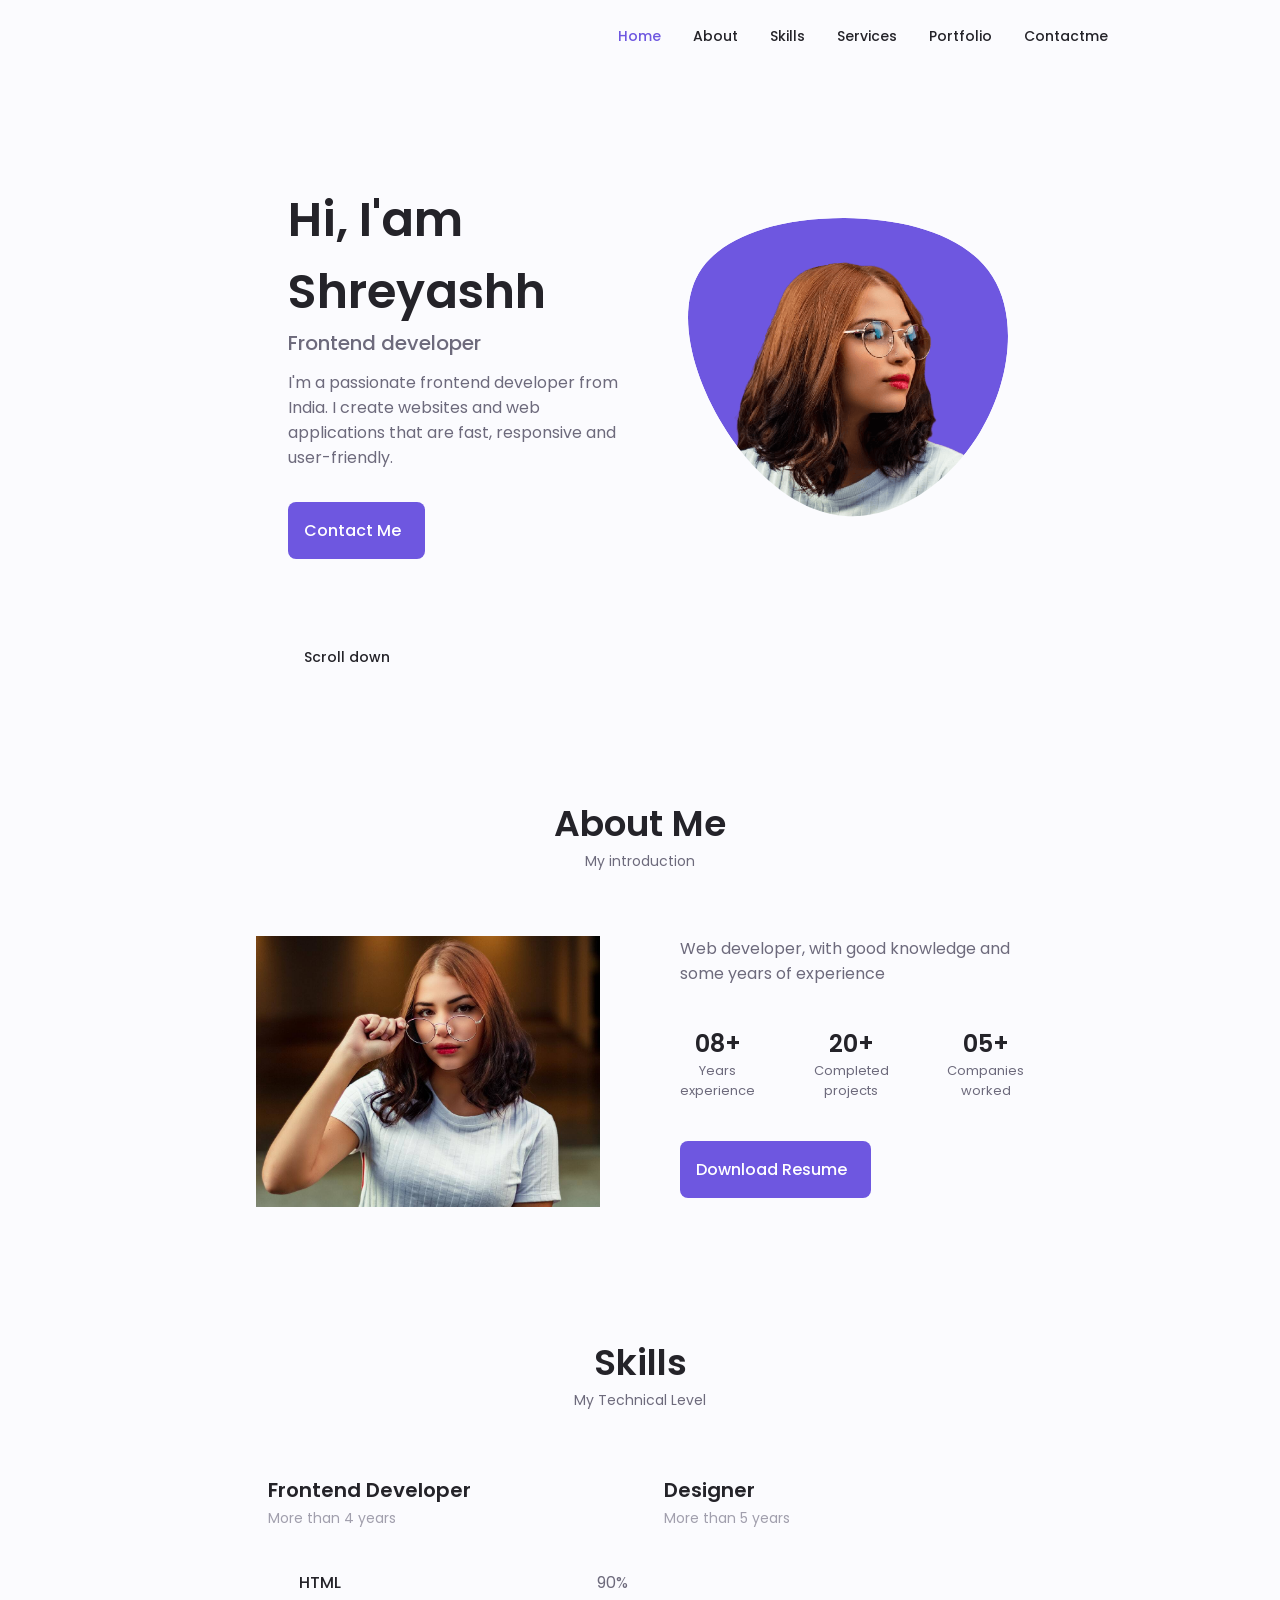
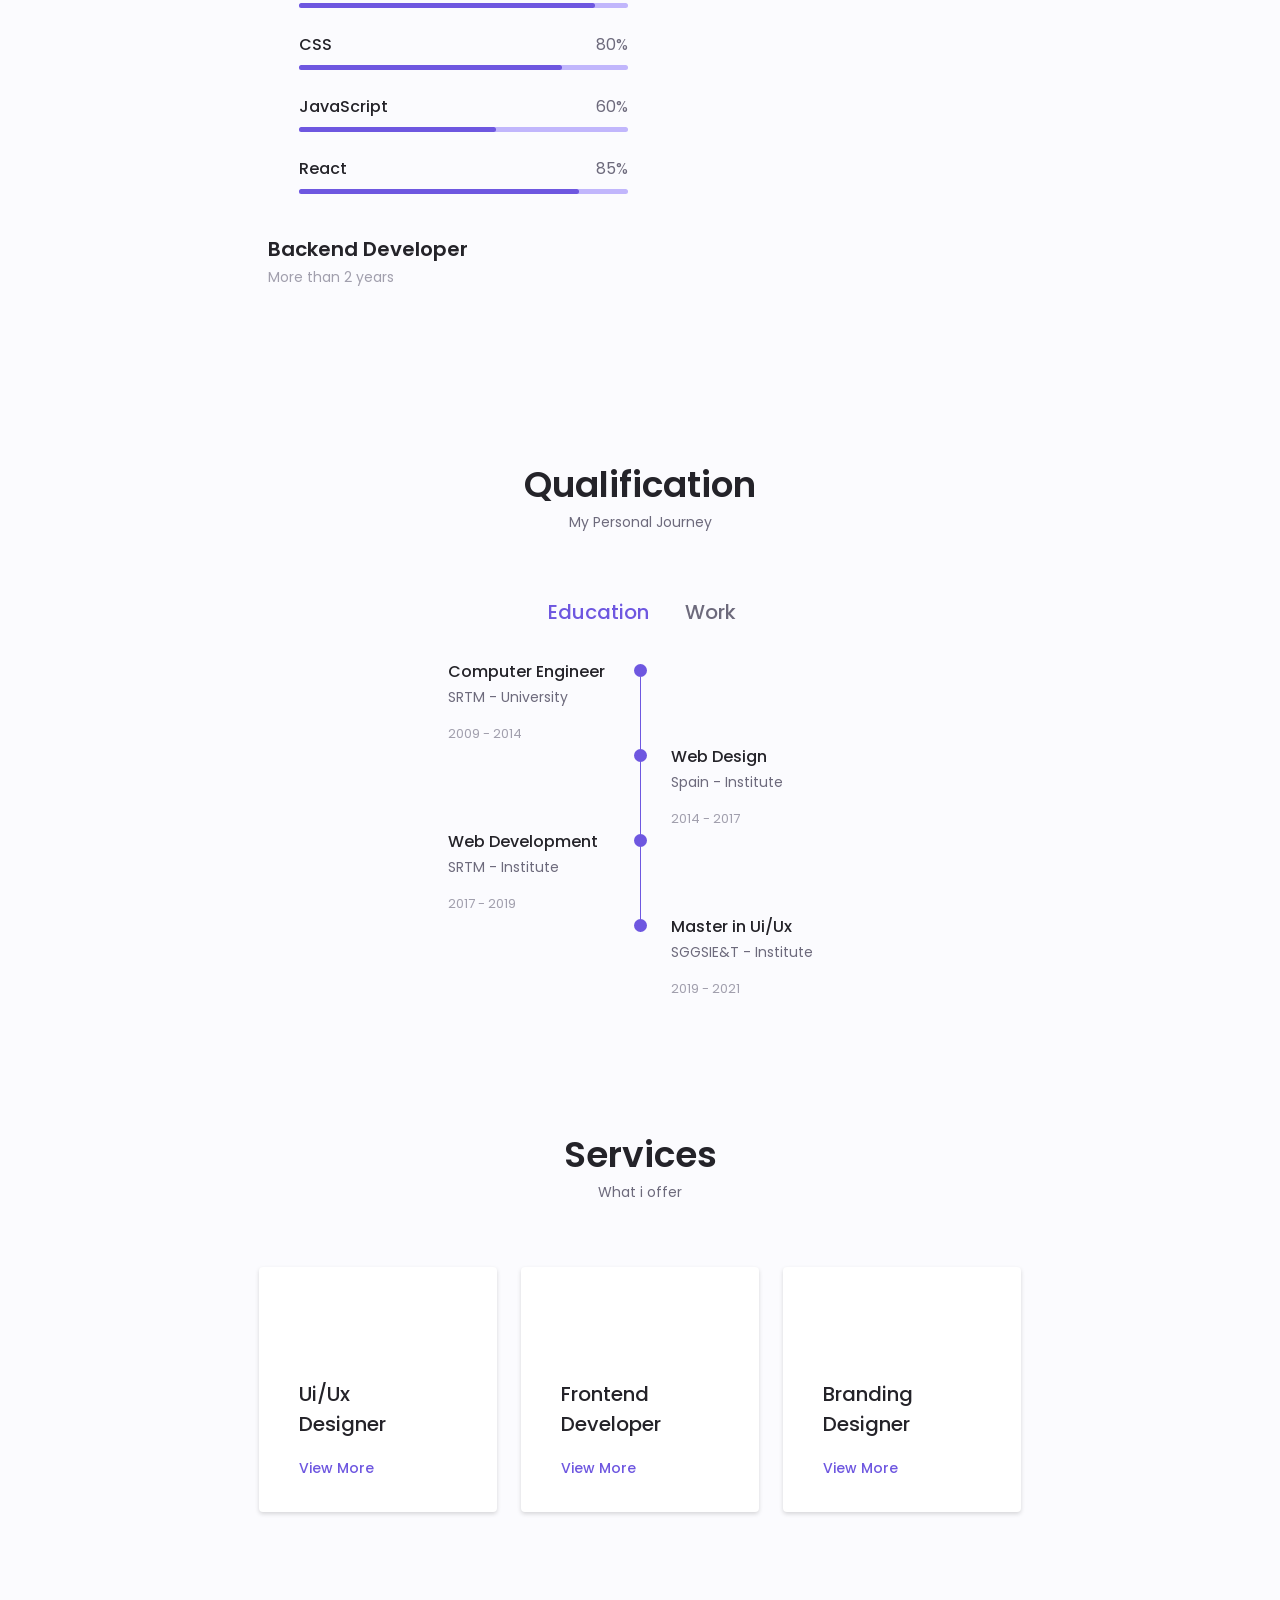
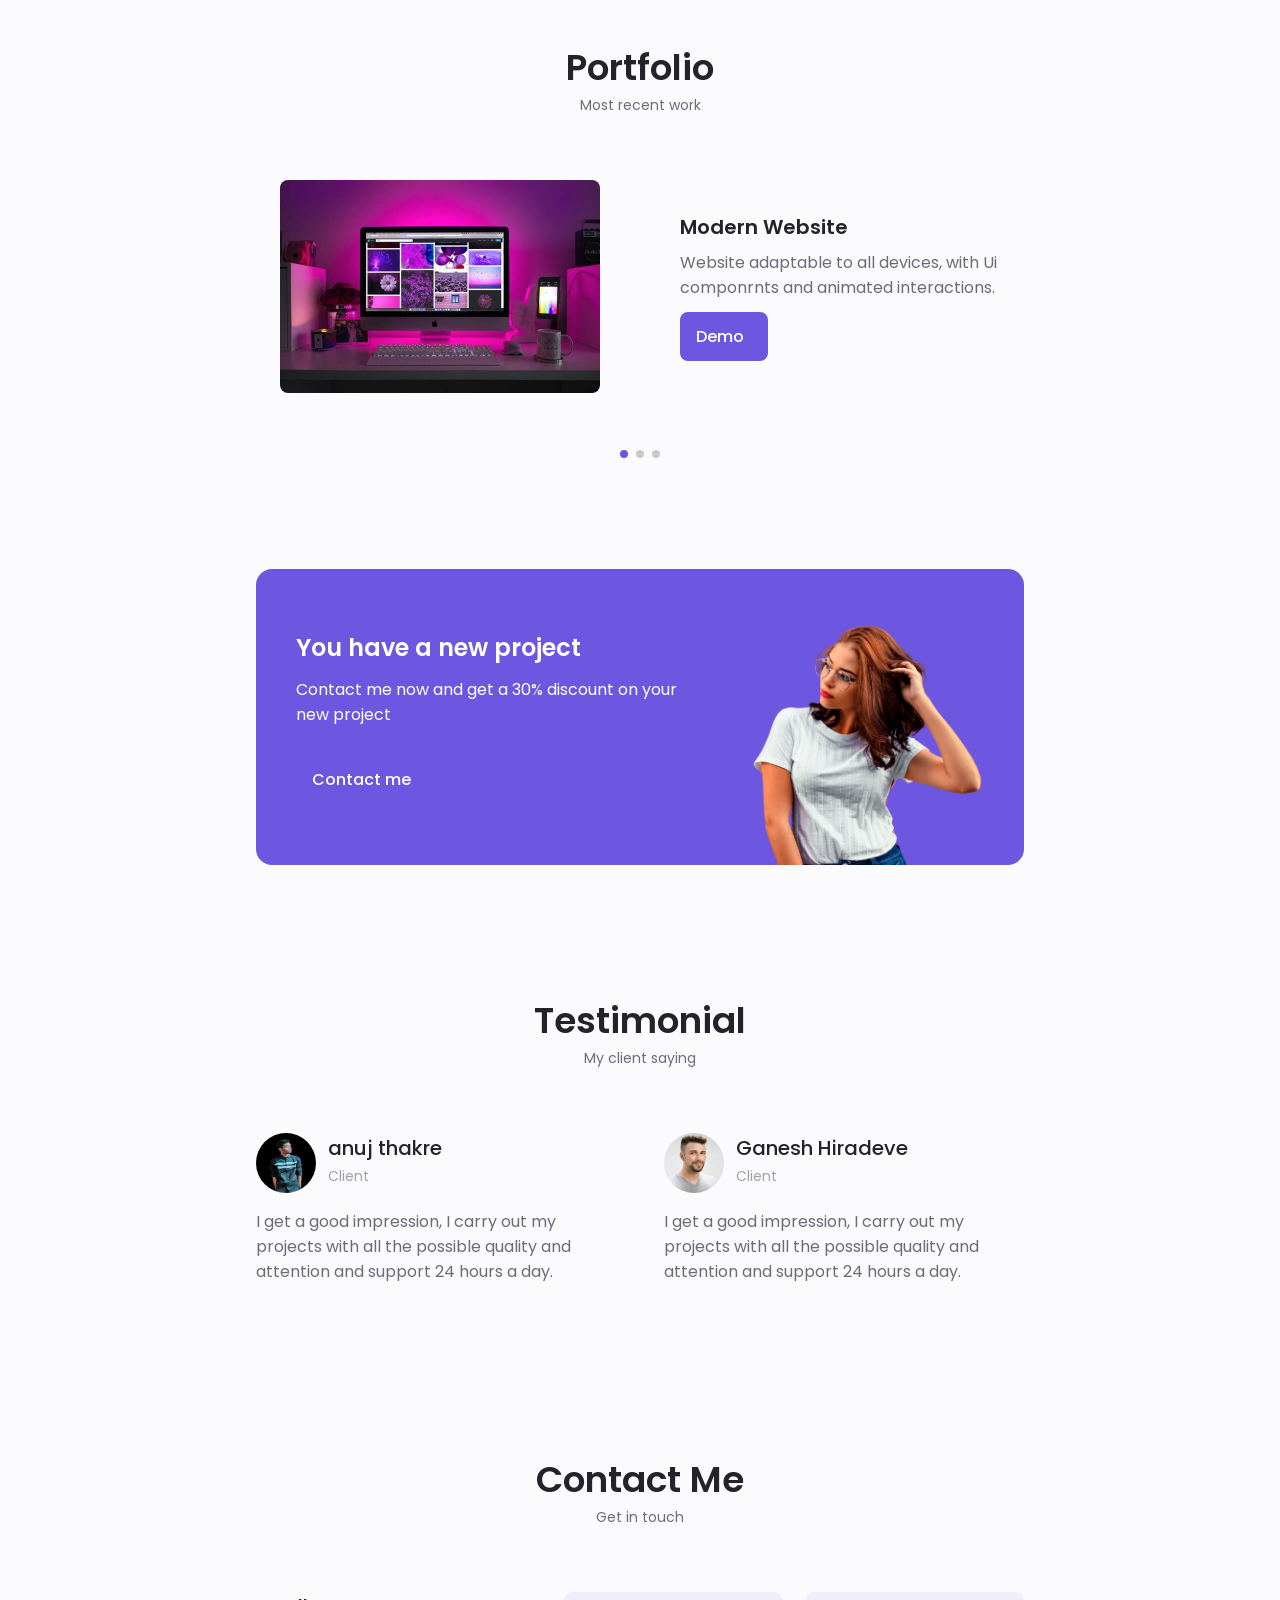
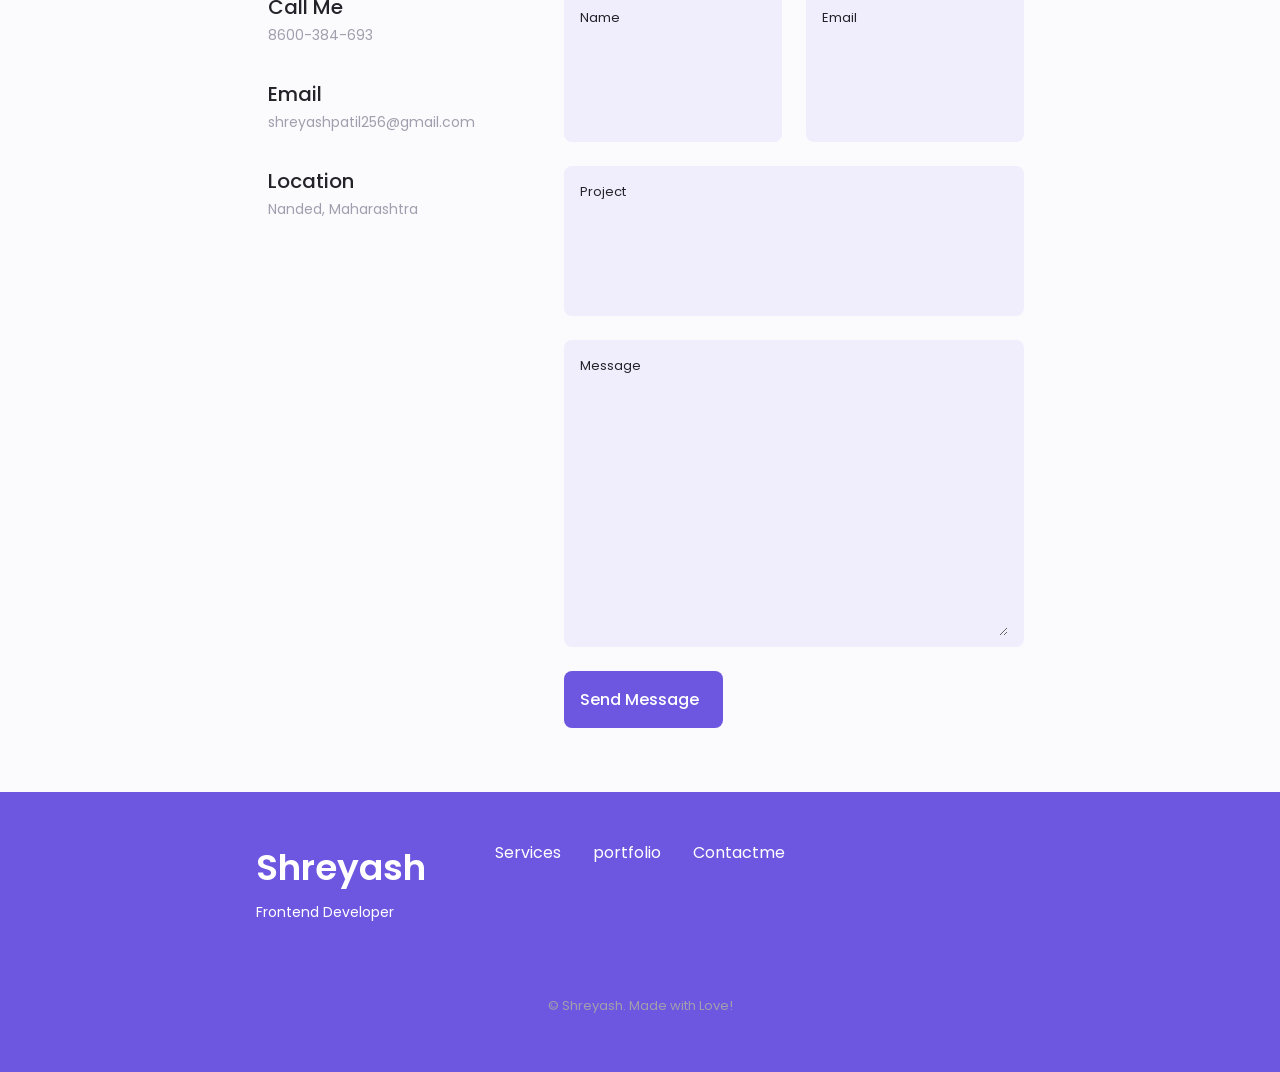
==== index.html @ bd1d1c8a "Rename index2.html to index.html" ====
<!DOCTYPE html>
    <html lang="en">
    <head>
        <meta charset="UTF-8">
        <meta name="viewport" content="width=device-width, initial-scale=1.0">

        <!--==================== UNICONS ====================-->
        <link rel="stylesheet" href="https://unicons.iconscout.com/release/v4.0.0/css/line.css">
        
        <!--==================== SWIPER CSS ====================-->
        <link rel="stylesheet" href="assets2/css2/swiper-bundle.min.css">
        
        <!--==================== CSS ====================-->
        <link rel="stylesheet" href="./assets2/css2/styles2.css">

        <title>Responsive Portfolio Website</title>
    </head>
    <body>
        <!--==================== HEADER ====================-->
        <header class="header" id="header">
            <nav class="nav container">
                <a href="#" class="nav__logo"></a>

                <div class="nav__menu" id="nav-menu">
                    <ul class="nav__list grid">
                        <li class="nav__item">
                            <a href="#home" class="nav__link active-link">
                                <i class="uil uil-estate nav__icon"></i> Home
                            </a>
                        </li>
                        <li class="nav__item">
                            <a href="#about" class="nav__link">
                                <i class="uil uil-user nav__icon"></i> About
                            </a>
                        </li>
                        <li class="nav__item">
                            <a href="#skills" class="nav__link">
                                <i class="uil uil-file-alt nav__icon"></i> Skills                      
                            </a>
                        </li>
                        <li class="nav__item">
                            <a href="#services" class="nav__link">
                                <i class="uil uil-briefcase-alt nav__icon"></i> Services
                            </a>
                        </li>
                        <li class="nav__item">
                            <a href="#portfolio" class="nav__link">
                                <i class="uil uil-scenery nav__icon"></i> Portfolio
                            </a>
                        </li>
                        <li class="nav__item">
                            <a href="#contact" class="nav__link">
                                <i class="uil uil-message nav__icon"></i> Contactme
                            </a>
                        </li>
                    </ul>
                    <i class="uil uil-times nav__close" id="nav-close"></i>
                </div>

                <div class="nav__btns">
                    <!-- theme change button  -->
                    <i class="uil uil-moon change-theme" id="theme-button" ></i>

                    <div class="nav__toggle" id="nav-toggle">
                        <i class="uil uil-apps"></i>
                    </div>
                </div>    
            </nav>
        </header>

        <!--==================== MAIN ====================-->
        <main class="main">
            <!--==================== HOME ====================-->
            <section class="home section" id="home">
                <div class="home__container container grid">
                   <div class="home__content grid">
                        <div class="home__social">
                            <a href="https://www.linkdin.com/" target="_blank" class="home__social-icon">
                                <i class="uil uil-linkedin-alt"></i>
                            </a>
                            
                            <a href="https://www.dribble.com/" target="_blank" class="home__social-icon">
                                <i class="uil uil-dribbble"></i>
                            </a>
                            
                            <a href="https://www.github.com/" target="_blank" class="home__social-icon">
                                <i class="uil uil-github-alt"></i>
                            </a>
                        </div>

                        <div class="home__img">
                            <svg class="home__blob" viewBox="0 0 200 187" xmlns="http://www.w3.org/2000/svg" xmlns:xlink="http://www.w3.org/1999/xlink">
                                <mask id="mask0" mask-type="alpha">
                                    <path d="M190.312 36.4879C206.582 62.1187 201.309 102.826 182.328 134.186C163.346 165.547 
                                    130.807 187.559 100.226 186.353C69.6454 185.297 41.0228 161.023 21.7403 129.362C2.45775 
                                    97.8511 -7.48481 59.1033 6.67581 34.5279C20.9871 10.1032 59.7028 -0.149132 97.9666 
                                    0.00163737C136.23 0.303176 174.193 10.857 190.312 36.4879Z"/>
                                </mask>
                                <g mask="url(#mask0)">
                                    <path d="M190.312 36.4879C206.582 62.1187 201.309 102.826 182.328 134.186C163.346 
                                    165.547 130.807 187.559 100.226 186.353C69.6454 185.297 41.0228 161.023 21.7403 
                                    129.362C2.45775 97.8511 -7.48481 59.1033 6.67581 34.5279C20.9871 10.1032 59.7028 
                                    -0.149132 97.9666 0.00163737C136.23 0.303176 174.193 10.857 190.312 36.4879Z"/>

                                    <image class="home__blob-img" x='12' y="18"  xlink:href="./assets2/img2/perfil.png"/>
                                </g>
                            </svg>
                        </div>

                        <div class="home__data">
                            <h1 class="home__title">Hi, I'am Shreyashh</h1>
                            <h3 class="home__subtitle">Frontend developer</h3>
                            <p class="home__description">I'm a passionate frontend developer from India.
                                 I create websites and web applications that are fast, responsive and user-friendly.</p>
                            <a href="#contact" class="button button--flex">
                                Contact Me <i class="uil uil-message button__icon"></i>
                            </a>    
                        </div>
                   </div>

                   <div class="home__scroll">
                        <a href="#about" class="home__scroll-button button--flex">
                            <i class="uil uil-mouse-alt home__scroll-mouse"></i>
                            <span class="home__scroll-name">Scroll down</span>
                            <i class="uil uil-arrow-down home__scroll-arrow"></i>
                        </a>
                   </div>
                </div>
            </section>

            <!--==================== ABOUT ====================-->
            <section class="about section" id="about">
                <h2 class="section__title">About Me</h2>
                <span class="section__subtitle">My introduction</span>

                <div class="about__container container grid">
                    <img src="./assets2/img2/about.jpg" alt="">

                    <div class="about__data">
                        <p class="about__description">Web developer, with good knowledge
                            and some years of experience </p>
                        
                        <div class="about__info">
                            <div>
                                <span class="about__info-title">08+</span>
                                <span class="about__info-name">Years <br> experience</span>
                            </div>

                            <div>
                                <span class="about__info-title">20+</span>
                                <span class="about__info-name">Completed <br> projects</span>
                            </div>

                            <div>
                                <span class="about__info-title">05+</span>
                                <span class="about__info-name">Companies <br> worked</span>
                            </div>
                        </div>

                        <div class="about__buttons">
                            <a download="" href="./assets2/pdf2/Alexa-Cv.pdf" class="button button--flex">
                                Download Resume<i class="uil uil-download-alt button__icon"></i>
                            </a>
                        </div>
                    </div>
                </div>
            </section>

            <!--==================== SKILLS ====================-->
            <section class="skills section" id="skills">
                <h2 class="section__title">Skills</h2>
                <span class="section__subtitle">My Technical Level</span>

                <div class="skills__container container grid">
                    <div>
                        <!--==================== SKILLS 1 ====================-->
                        <div class="skills__content skills__open">
                            <div class="skills__header">
                                <i class="uil uil-brackets-curly skills__icon"></i>

                                <div>
                                    <h1 class="skills__title">Frontend Developer</h1>
                                    <span class="skills__subtitle">More than 4 years</span>
                                </div>

                                <i class="uil uil-angle-down skills__arrow"></i>
                            </div>

                            <div class="skills__list grid">
                                <div class="skills__data">
                                    <div class="skills__titles">
                                        <h3 class="skills__name">HTML</h3>
                                        <span class="skills__number">90%</span>
                                    </div>
                                    <div class="skills__bar">
                                        <span class="skills__percentage skills__html"></span>
                                    </div>
                                </div>

                                <div class="skills__data">
                                    <div class="skills__titles">
                                        <h3 class="skills__name">CSS</h3>
                                        <span class="skills__number">80%</span>
                                    </div>
                                    <div class="skills__bar">
                                        <span class="skills__percentage skills__css"></span>
                                    </div>
                                </div>

                                <div class="skills__data">
                                    <div class="skills__titles">
                                        <h3 class="skills__name">JavaScript</h3>
                                        <span class="skills__number">60%</span>
                                    </div>
                                    <div class="skills__bar">
                                        <span class="skills__percentage skills__js"></span>
                                    </div>
                                </div>

                                <div class="skills__data">
                                    <div class="skills__titles">
                                        <h3 class="skills__name">React</h3>
                                        <span class="skills__number">85%</span>
                                    </div>
                                    <div class="skills__bar">
                                        <span class="skills__percentage skills__react"></span>
                                    </div>
                                </div>
                            </div>
                        </div>

                        <!--==================== SKILLS 2 ====================-->
                        <div class="skills__content skills__close">
                            <div class="skills__header">
                                <i class="uil uil-server-network skills__icon"></i>

                                <div>
                                    <h1 class="skills__title">Backend Developer</h1>
                                    <span class="skills__subtitle">More than 2 years</span>
                                </div>

                                <i class="uil uil-angle-down skills__arrow"></i>
                            </div>

                            <div class="skills__list grid">
                                <div class="skills__data">
                                    <div class="skills__titles">
                                        <h3 class="skills__name">PHP</h3>
                                        <span class="skills__number">80%</span>
                                    </div>
                                    <div class="skills__bar">
                                        <span class="skills__percentage skills__php"></span>
                                    </div>
                                </div>

                                <div class="skills__data">
                                    <div class="skills__titles">
                                        <h3 class="skills__name">Node Js</h3>
                                        <span class="skills__number">70%</span>
                                    </div>
                                    <div class="skills__bar">
                                        <span class="skills__percentage skills__node"></span>
                                    </div>
                                </div>

                                <div class="skills__data">
                                    <div class="skills__titles">
                                        <h3 class="skills__name">Firebase</h3>
                                        <span class="skills__number">90%</span>
                                    </div>
                                    <div class="skills__bar">
                                        <span class="skills__percentage skills__firebase"></span>
                                    </div>
                                </div>

                                <div class="skills__data">
                                    <div class="skills__titles">
                                        <h3 class="skills__name">Python</h3>
                                        <span class="skills__number">55%</span>
                                    </div>
                                    <div class="skills__bar">
                                        <span class="skills__percentage skills__python"></span>
                                    </div>
                                </div>
                            </div>
                        </div>
                    </div>

                    <div>
                         <!--==================== SKILLS 3 ====================-->
                         <div class="skills__content skills__close">
                            <div class="skills__header">
                                <i class="uil uil-swatchbook skills__icon"></i>

                                <div>
                                    <h1 class="skills__title">Designer</h1>
                                    <span class="skills__subtitle">More than 5 years</span>
                                </div>

                                <i class="uil uil-angle-down skills__arrow"></i>
                            </div>

                            <div class="skills__list grid">
                                <div class="skills__data">
                                    <div class="skills__titles">
                                        <h3 class="skills__name">figma</h3>
                                        <span class="skills__number">90%</span>
                                    </div>
                                    <div class="skills__bar">
                                        <span class="skills__percentage skills__figma"></span>
                                    </div>
                                </div>

                                <div class="skills__data">
                                    <div class="skills__titles">
                                        <h3 class="skills__name">Sketch</h3>
                                        <span class="skills__number">85%</span>
                                    </div>
                                    <div class="skills__bar">
                                        <span class="skills__percentage skills__sketch"></span>
                                    </div>
                                </div>

                                <div class="skills__data">
                                    <div class="skills__titles">
                                        <h3 class="skills__name">Photoshop</h3>
                                        <span class="skills__number">85%</span>
                                    </div>
                                    <div class="skills__bar">
                                        <span class="skills__percentage skills__photoshop"></span>
                                    </div>
                                </div>
                            </div>
                        </div>
                    </div>
                </div>
            </section>

            <!--==================== QUALIFICATION ====================-->
            <section class="qualification section">
                <h2 class="section__title">Qualification</h2>
                <span class="section__subtitle">My Personal Journey</span>

                <div class="qualification__container container">
                    <div class="qualification__tabs">
                        <div class="qualification__button button--flex qualification__active" data-target="#education">
                            <i class="uil uil-graduation-cap qualification__icon"></i>
                            Education
                        </div>

                        <div class="qualification__button button--flex" data-target="#work">
                            <i class="uil uil-briefcase-alt qualification__icon"></i>  
                            Work            
                        </div>
                    </div>

                    <div class="qualification__sections">
                        <!--==================== QUALIFICATION CONTENT 1 ====================-->
                        <div class="qualification__content qualification__active" data-content id="education">
                            <!--==================== QUALIFICATION 1 ====================-->
                            <div class="qualification__data">
                                <div>
                                    <h3 class="qualification__title">Computer Engineer</h3>
                                    <span class="qualification__subtitle">SRTM - University</span>
                                    <div class="qualification__calendar">
                                        <i class="uil uil-calendar-alt"></i>
                                        2009 - 2014
                                    </div>
                                </div>

                                <div>
                                    <span class="qualification__rounder"></span>
                                    <span class="qualification__line"></span>
                                </div>
                            </div>

                            <!--==================== QUALIFICATION 2 ====================-->
                            <div class="qualification__data">
                                <div></div>
                                
                                <div>
                                    <span class="qualification__rounder"></span>
                                    <span class="qualification__line"></span>
                                </div>

                                <div>
                                    <h3 class="qualification__title">Web Design</h3>
                                    <span class="qualification__subtitle">Spain - Institute</span>
                                    <div class="qualification__calendar">
                                        <i class="uil uil-calendar-alt"></i>
                                        2014 - 2017
                                    </div>
                                </div>
                            </div>

                            <!--==================== QUALIFICATION 3 ====================-->
                            <div class="qualification__data">
                                <div>
                                    <h3 class="qualification__title">Web Development</h3>
                                    <span class="qualification__subtitle">SRTM - Institute</span>
                                    <div class="qualification__calendar">
                                        <i class="uil uil-calendar-alt"></i>
                                        2017 - 2019
                                    </div>
                                </div>

                                <div>
                                    <span class="qualification__rounder"></span>
                                    <span class="qualification__line"></span>
                                </div>
                            </div>

                            <!--==================== QUALIFICATION 4 ====================-->
                            <div class="qualification__data">
                                <div></div>

                                <div>
                                    <span class="qualification__rounder"></span>
                                    <!-- <span class="qualification__line"></span> -->
                                </div>

                                <div>
                                    <h3 class="qualification__title">Master in Ui/Ux</h3>
                                    <span class="qualification__subtitle">SGGSIE&T - Institute</span>
                                    <div class="qualification__calendar">
                                        <i class="uil uil-calendar-alt"></i>
                                        2019 - 2021
                                    </div>
                                </div>
                            </div>
                        </div>

                        <!--==================== QUALIFICATION CONTENT 2 ====================-->
                        <div class="qualification__content"  data-content id="work">
                            <!--==================== QUALIFICATION 1 ====================-->
                            <div class="qualification__data">
                                <div>
                                    <h3 class="qualification__title">Software Engineer</h3>
                                    <span class="qualification__subtitle">Microsoft - Peru</span>
                                    <div class="qualification__calendar">
                                        <i class="uil uil-calendar-alt"></i>
                                        2016 - 2018
                                    </div>
                                </div>

                                <div>
                                    <span class="qualification__rounder"></span>
                                    <span class="qualification__line"></span>
                                </div>
                            </div>

                            <!--==================== QUALIFICATION 2 ====================-->
                            <div class="qualification__data">
                                <div></div>
                                
                                <div>
                                    <span class="qualification__rounder"></span>
                                    <span class="qualification__line"></span>
                                </div>

                                <div>
                                    <h3 class="qualification__title">Frontend Developer</h3>
                                    <span class="qualification__subtitle">Apple Inc - Spain</span>
                                    <div class="qualification__calendar">
                                        <i class="uil uil-calendar-alt"></i>
                                        2019 - 2020
                                    </div>
                                </div>
                            </div>

                            <!--==================== QUALIFICATION 3 ====================-->
                            <div class="qualification__data">
                                <div>
                                    <h3 class="qualification__title">Ui Designer</h3>
                                    <span class="qualification__subtitle">Figma - Spain</span>
                                    <div class="qualification__calendar">
                                        <i class="uil uil-calendar-alt"></i>
                                        2017 - 2019
                                    </div>
                                </div>

                                <div>
                                    <span class="qualification__rounder"></span>
                                    <span class="qualification__line"></span>
                                </div>
                            </div>
                        </div>
                    </div>
                </div>
            </section>

            <!--==================== SERVICES ====================-->
            <section class="services section" id="services">
                <h2 class="section__title">Services</h2>
                <span class="section__subtitle">What i offer</span>

                <div class="services__container container grid">
                    <!--==================== SERVICES 1 ====================-->
                    <div class="services__content">
                        <div>
                            <i class="uil uil-web-grid services__icon"></i>
                            <h3 class="services__title">Ui/Ux <br> Designer </h3>
                        </div>

                        <span class="button button--flex button--small  button--link services__button">
                            View More
                            <i class="uil uil-arrow-right button__icon"></i>
                        </span>

                        <div class="services__modal">
                            <div class="services__modal-content">
                                <h4 class="services__modal-title">Ui/Ux <br> Designer   </h4>
                                <i class="uil uil-times services__modal-close"></i>

                                <ul class="services__modal-services grid">
                                    <li class="services__modal-service">
                                        <i class="uil uil-check-circle services__modal-icon"></i>    
                                        <p>I develop the user interface.</p>
                                    </li>
                                    <li class="services__modal-service">
                                        <i class="uil uil-check-circle services__modal-icon"></i>    
                                        <p>Web Page Development.</p>
                                    </li>
                                    <li class="services__modal-service">
                                        <i class="uil uil-check-circle services__modal-icon"></i>    
                                        <p>I create ux element interactions.</p>
                                    </li>
                                    <li class="services__modal-service">
                                        <i class="uil uil-check-circle services__modal-icon"></i>    
                                        <p>I position your company brand.</p>
                                    </li>
                                </ul>
                            </div>
                        </div>
                    </div>

                    <!--==================== SERVICES 2 ====================-->
                    <div class="services__content">
                        <div>
                            <i class="uil uil-arrow services__icon"></i>
                            <h3 class="services__title">Frontend <br> Developer </h3>
                        </div>

                        <span class="button button--flex button--small services__button button--link">
                            View More
                            <i class="uil uil-arrow-right button__icon"></i>
                        </span>

                        <div class="services__modal">
                            <div class="services__modal-content">
                                <h4 class="services__modal-title">Frontend <br> Developer </h4>
                                <i class="uil uil-times services__modal-close"></i>

                                <ul class="services__modal-services grid">
                                    <li class="services__modal-service">
                                        <i class="uil uil-check-circle services__modal-icon"></i>    
                                        <p>I develop the user interface.</p>
                                    </li>
                                    <li class="services__modal-service">
                                        <i class="uil uil-check-circle services__modal-icon"></i>    
                                        <p>Web Page Development.</p>
                                    </li>
                                    <li class="services__modal-service">
                                        <i class="uil uil-check-circle services__modal-icon"></i>    
                                        <p>I create ux element interactions.</p>
                                    </li>
                                    <li class="services__modal-service">
                                        <i class="uil uil-check-circle services__modal-icon"></i>    
                                        <p>I position your company brand.</p>
                                    </li>
                                </ul>
                            </div>
                        </div>
                    </div>

                    <!--==================== SERVICES 3 ====================-->
                    <div class="services__content">
                        <div>
                            <i class="uil uil-pen services__icon"></i>
                            <h3 class="services__title">Branding <br> Designer </h3>
                        </div>

                        <span class="button button--flex button--small services__button button--link">
                            View More
                            <i class="uil uil-arrow-right button__icon"></i>
                        </span>

                        <div class="services__modal">
                            <div class="services__modal-content">
                                <h4 class="services__modal-title">Branding <br> Designer   </h4>
                                <i class="uil uil-times services__modal-close"></i>

                                <ul class="services__modal-services grid">
                                    <li class="services__modal-service">
                                        <i class="uil uil-check-circle services__modal-icon"></i>    
                                        <p>I develop the user interface.</p>
                                    </li>
                                    <li class="services__modal-service">
                                        <i class="uil uil-check-circle services__modal-icon"></i>    
                                        <p>Web Page Development.</p>
                                    </li>
                                    <li class="services__modal-service">
                                        <i class="uil uil-check-circle services__modal-icon"></i>    
                                        <p>I create ux element interactions.</p>
                                    </li>
                                    <li class="services__modal-service">
                                        <i class="uil uil-check-circle services__modal-icon"></i>    
                                        <p>I position your company brand.</p>
                                    </li>
                                </ul>
                            </div>
                        </div>
                    </div>
                </div>
            </section>

            <!--==================== PORTFOLIO ====================-->
            <section class="portfolio section" id="portfolio">
                <h2 class="section__title">Portfolio</h2>
                <span class="section__subtitle">Most recent work</span>
                
                <div class="portfolio__container container swiper-container">
                    <div class="swiper-wrapper">
                        <!--==================== PORTFOLIO 1 ====================-->
                        <div class="portfolio__content grid swiper-slide">
                            <img src="assets2/img2/portfolio1.jpg" class="portfolio__img">
    
                            <div class="portfolio__data">
                                <h3 class="portfolio__title">Modern Website</h3>
                                <p class="portfolio__description">Website adaptable to all devices, with Ui componrnts 
                                    and animated interactions.</p>
                                <a href="#" class="button button--flex button--small portfolio__button">
                                    Demo 
                                    <i class="uil uil-arrow-right button__icon"></i>
                                </a>
                            </div>
                        </div>

                        <!--==================== PORTFOLIO 2 ====================-->
                        <div class="portfolio__content grid swiper-slide">
                            <img src="assets2/img2/portfolio2.jpg" class="portfolio__img">
    
                            <div class="portfolio__data">
                                <h3 class="portfolio__title">Brand Design</h3>
                                <p class="portfolio__description">Website adaptable to all devices, with Ui componrnts 
                                    and animated interactions.</p>
                                <a href="#" class="button button--flex button--small portfolio__button">
                                    Demo 
                                    <i class="uil uil-arrow-right button__icon"></i>
                                </a>
                            </div>
                        </div>

                        <!--==================== PORTFOLIO 3 ====================-->
                        <div class="portfolio__content grid swiper-slide">
                            <img src="assets2/img2/portfolio3.jpg" class="portfolio__img">
    
                            <div class="portfolio__data">
                                <h3 class="portfolio__title">Online Store</h3>
                                <p class="portfolio__description">Website adaptable to all devices, with Ui componrnts 
                                    and animated interactions.</p>
                                <a href="#" class="button button--flex button--small portfolio__button">
                                    Demo 
                                    <i class="uil uil-arrow-right button__icon"></i>
                                </a>
                            </div>
                        </div>
                    </div>

                    <!-- ------- Add Arrows ----------  -->
                    <div class="swiper-buttton-next">
                        <i class="uil uil-angle-right-b swiper-portfolio-icon"></i>
                    </div>  
                    <div class="swiper-buttton-prev">
                        <i class="uil uil-angle-left-b swiper-portfolio-icon"></i>
                    </div>  

                    <!-- ---------- Add Pagination ----------  -->
                    <div class="swiper-pagination"></div>
                </div>
            </section>

            <!--==================== PROJECT IN MIND ====================-->
            <section class="project section">
                <div class="project__bg">
                    <div class="project__container container grid">
                        <div class="project__data">
                            <h2 class="project__title">You have a new project</h2>
                            <p class="project__description">Contact me now and get a 30% discount on your new project</p>
                            <a href="#contact" class="button button--flex button--white" >
                                Contact me
                                <i class="uil uil-message project__icon button__icon"></i>
                            </a>
                        </div>

                        <img src="assets2/img2/project.png" alt="" class="project__img">
                    </div>
                </div>
            </section>

            <!--==================== TESTIMONIAL ====================-->
            <section class="testimonial section">
                <h2 class="section__title">Testimonial</h2>
                <span class="section__subtitle">My client saying</span>
                
                <div class="testimonial__container container swiper-container">
                    <div class="swiper-wrapper" >
                        <!--==================== TESTIMONIAL 1 ====================-->
                        <div class="testimonial__content swiper-slide">
                            <div class="testimonial__data">
                                <div class="testimonial__header">
                                    <img src="./assets2/img2/testimonial11.jpg" alt="" class="testimonial__img">

                                    <div>
                                        <h3 class="testimonial__name">anuj thakre</h3>
                                        <span class="testimonial__client">Client</span>
                                    </div>
                                </div>

                                <div>
                                    <i class="uil uil-star testimonial__icon-star"></i>
                                    <i class="uil uil-star testimonial__icon-star"></i>
                                    <i class="uil uil-star testimonial__icon-star"></i>
                                    <i class="uil uil-star testimonial__icon-star"></i>
                                    <i class="uil uil-star testimonial__icon-star"></i>
                                </div>
                            </div>

                            <p class="testimonial__description">I get a good impression, I carry 
                                out my projects with all the possible quality and attention and 
                                support 24 hours a day.
                            </p>
                        </div>

                        <!--==================== TESTIMONIAL 2 ====================-->
                        <div class="testimonial__content swiper-slide">
                            <div class="testimonial__data">
                                <div class="testimonial__header">
                                    <img src="./assets2/img2/testimonial2.jpg" alt="" class="testimonial__img">

                                    <div>
                                        <h3 class="testimonial__name">Ganesh Hiradeve</h3>
                                        <span class="testimonial__client">Client</span>
                                    </div>
                                </div>

                                <div>
                                    <i class="uil uil-star testimonial__icon-star"></i>
                                    <i class="uil uil-star testimonial__icon-star"></i>
                                    <i class="uil uil-star testimonial__icon-star"></i>
                                    <i class="uil uil-star testimonial__icon-star"></i>
                                    <i class="uil uil-star testimonial__icon-star"></i>
                                </div>
                            </div>

                            <p class="testimonial__description">I get a good impression, I carry 
                                out my projects with all the possible quality and attention and 
                                support 24 hours a day.
                            </p>
                        </div>

                        <!--==================== TESTIMONIAL 3 ====================-->
                        <div class="testimonial__content swiper-slide">
                            <div class="testimonial__data">
                                <div class="testimonial__header">
                                    <img src="./assets2/img2/testimonial3.jpg" alt="" class="testimonial__img">

                                    <div>
                                        <h3 class="testimonial__name">Deep Gulhane</h3>
                                        <span class="testimonial__client">Client</span>
                                    </div>
                                </div>

                                <div>
                                    <i class="uil uil-star testimonial__icon-star"></i>
                                    <i class="uil uil-star testimonial__icon-star"></i>
                                    <i class="uil uil-star testimonial__icon-star"></i>
                                    <i class="uil uil-star testimonial__icon-star"></i>
                                    <i class="uil uil-star testimonial__icon-star"></i>
                                </div>
                            </div>

                            <p class="testimonial__description">I get a good impression, I carry 
                                out my projects with all the possible quality and attention and 
                                support 24 hours a day.
                            </p>
                        </div>
                    </div>

                    <!-- ADD PAGINATION  -->
                    <div class="swiper-pagination swiper-pagination-testimonial "></div>
               </div>
            </section>

            <!--==================== CONTACT ME ====================-->
            <section class="contact section" id="contact">
                <h2 class="section__title">Contact Me</h2>
                <span class="section__subtitle">Get in touch</span>

                <div class="contact__container container grid">
                    <div>
                        <div class="contact__information">
                            <i class="uil uil-phone contact__icon"></i>

                            <div>
                                <h3 class="contact__title">Call Me</h3>
                                <span class="contact__subtitle">8600-384-693</span>
                            </div>
                        </div>

                        <div class="contact__information">
                            <i class="uil uil-envelope contact__icon"></i>

                            <div>
                                <h3 class="contact__title">Email</h3>
                                <span class="contact__subtitle">shreyashpatil256@gmail.com</span>
                            </div>
                        </div>

                        <div class="contact__information">
                            <i class="uil uil-map-marker contact__icon"></i>

                            <div>
                                <h3 class="contact__title">Location</h3>
                                <span class="contact__subtitle">Nanded, Maharashtra</span>
                            </div>
                        </div>
                    </div>

                    <form action="" class="contact__form grid">
                        <div class="contact__inputs grid">
                            <div class="contact__content">
                                <label for="" class="contact__label">Name</label>
                                <input type="text" class="contact__input">
                            </div>
                            <div class="contact__content">
                                <label for="" class="contact__label">Email</label>
                                <input type="email" class="contact__input">
                            </div>
                        </div>
                        <div class="contact__content">
                            <label for="" class="contact__label">Project</label>
                            <input type="text" class="contact__input">
                        </div>
                        <div class="contact__content">
                            <label for="" class="contact__label">Message</label>
                            <textarea name="" id="" cols="0" rows="7" class="contact__input"></textarea>
                        </div>
                        
                        <div>
                            <a href="#" class="button button--flex" >
                                Send Message
                                <i class="uil uil-message button__icon"></i>
                            </a>
                        </div>
                    </form>
                </div>
            </section>
        </main>

        <!--==================== FOOTER ====================-->
        <footer class="footer">
            <div class="footer__bg">
                <div class="footer__container container grid">
                    <div>
                        <h1 class="footer__title">Shreyash</h1>
                        <span class="footer__subtitle">Frontend Developer</span>
                    </div>

                    <ul class="footer__links">
                        <li>
                            <a href="#services" class="footer__link">Services</a>
                        </li>
                        <li>
                            <a href="#portfolio" class="footer__link">portfolio</a>
                        </li>
                        <li>
                            <a href="#contact" class="footer__link">Contactme</a>
                        </li>
                    </ul>

                    <div class="footer__socials">
                        <a href="https://www.facebook.com/" target="_blank" class="footer__social">
                            <i class="uil uil-facebook-f"></i>
                        </a>
                        
                        <a href="https://www.instagram.com/" target="_blank"  class="footer__social">
                            <i class="uil uil-instagram"></i>
                        </a>
                        
                        <a href="https://www.twitter.com/" target="_blank"  class="footer__social">
                            <i class="uil uil-twitter-alt"></i>
                        </a>
                    </div>
                </div>

                <p class="footer__copy">&#169; Shreyash. Made with Love!</p>
            </div>
        </footer>
        
        <!--==================== SCROLL TOP ====================-->
        <a href="" class="scrollup" id="scroll-up">
            <i class="uil uil-arrow-up scrollup__icon"></i>
        </a>

        <!--==================== SWIPER JS ====================-->
        <script src="assets2/js2/swiper-bundle.min.js"></script>

        <!--==================== MAIN JS ====================-->
        <script src="./assets2/js2/main2.js"></script>
    </body>
</html>
---- assets2/css2/styles2.css ----
/*==================== GOOGLE FONTS ====================*/
@import url("https://fonts.googleapis.com/css2?family=Poppins:wght@400;500;600&display=swap");
/*==================== VARIABLES CSS ====================*/
:root {
    --header-height: 3rem;

    /*========== Colors ==========*/
    
    /* Change favorite color */
    --hue-color: 250; /*Purple 250 - Green 142 - Blue 230 - Pink 340*/

    /* HSL color mode */
    --first-color: hsl(var(--hue-color), 69%, 61%);
    --first-color-second: hsl(var(--hue-color), 69%, 61%);
    --first-color-alt: hsl(var(--hue-color), 57%, 53%);
    --first-color-lighter: hsl(var(--hue-color), 92%, 85%);
    --title-color: hsl(var(--hue-color), 8%, 15%);
    --text-color: hsl(var(--hue-color), 8%, 45%);
    --text-color-light: hsl(var(--hue-color), 8%, 65%);
    --input-color: hsl(var(--hue-color), 70%, 96%);
    --body-color: hsl(var(--hue-color), 60%, 99%);
    --container-color: #fff;
    --scroll-bar-color: hsl(var(--hue-color), 12%, 90%);
    --scroll-thumb-color: hsl(var(--hue-color), 12%, 80%);
    
    /*========== Font and typography ==========*/
    --body-font: 'Poppins', sans-serif;
    /* .5rem = 8px, 1rem = 16px, 1.5rem = 24px ... */
    --big-font-size: 2rem;
    --h1-font-size: 1.5rem;
    --h2-font-size: 1.25rem;
    --h3-font-size: 1.125rem;
    --normal-font-size: .938rem;
    --small-font-size: .813rem;
    --smaller-font-size: .75rem;

    /*========== Font weight ==========*/
    --font-medium: 500;
    --font-semi-bold: 600;

    /*========== Margenes Bottom ==========*/
    /* .25rem = 4px, .5rem = 8px, .75rem = 12px ... */
    --mb-0-25: .25rem;
    --mb-0-5: .5rem;
    --mb-0-75: .75rem;
    --mb-1: 1rem;
    --mb-1-5: 1.5rem;
    --mb-2: 2rem;
    --mb-2-5: 2.5rem;
    --mb-3: 3rem;

    /*========== z index ==========*/
    --z-tooltip: 10;
    --z-fixed: 100;
    --z-modal: 1000;
}

/* Font size for large devices */
@media screen and (min-width: 968px) {
    :root {
        --big-font-size: 3rem;
        --h1-font-size: 2.25rem;
        --h2-font-size: 1.5rem;
        --h3-font-size: 1.25rem;
        --normal-font-size: 1rem;
        --small-font-size: .875rem;
        --smaller-font-size: .813rem;
    }
}


/*========== Variables Dark theme ==========*/
body.dark-theme{
  /* HSL color mode */
  --first-color-second: hsl(var(--hue-color), 30%, 8%);
  --title-color: hsl(var(--hue-color), 8%, 95%);
  --text-color: hsl(var(--hue-color), 8%, 75%);
  --input-color: hsl(var(--hue-color), 29%, 16%);
  --body-color: hsl(var(--hue-color), 28%, 12%);
  --container-color: hsl(var(--hue-color), 29%, 16%);
  --scroll-bar-color: hsl(var(--hue-color), 12%, 48%);
  --scroll-thumb-color: hsl(var(--hue-color), 12%, 36%);
}

/*========== Button Dark/Light ==========*/
.nav__btns{
  display: flex;
  align-items: center;
}

.change-theme{
  font-size: 1.25rem;
  color: var(--title-color);
  margin-right:var(--mb-1) ;
  cursor: pointer;
}

.change-theme:hover{
  color:var(--first-color);
}

/*==================== BASE ====================*/
* {
  box-sizing: border-box;
  padding: 0;
  margin: 0;
}

html {
  scroll-behavior: smooth;
}

body {
  margin: 0 0 var(--header-height) 0;
  font-family: var(--body-font);
  font-size: var(--normal-font-size);
  background-color: var(--body-color);
  color: var(--text-color);
}

h1, h2, h3, h4 {
  color: var(--title-color);
  font-weight: var(--font-semi-bold);
}

ul {
  list-style: none;
}
a {
  text-decoration: none;
}
img {
  max-width: 100%;
  height: auto;
}

/*==================== REUSABLE CS S CLASSES ====================*/
.section {
  padding: 2rem 0 4rem;
}

.section__title {
  font-size: var(--h1-font-size);
  color: var(--title-color);
}

.section__subtitle {
  display: block;
  font-size: var(--small-font-size);
  margin-bottom: var(--mb-3);
}

.section__title, 
.section__subtitle {
  text-align: center;
}

/*==================== LAYOUT ====================*/
.container {
  max-width: 768px;
  margin-left: var(--mb-1-5);
  margin-right: var(--mb-1-5);
}

.grid {
  display: grid;
  gap: 1.5rem;
}

.header {
  width: 100%;
  position: fixed;
  bottom: 0;
  left: 0;
  z-index: var(--z-fixed);
  background-color: var(--body-color);
}

/*==================== NAV ====================*/
.nav{
  max-width: 968px;
  height: var(--header-height);
  display: flex;
  justify-content: space-between;
  align-items: center;
}

.nav__logo,
.nav__toggle{
    color: var(--title-color);
    font-weight: var(--font-medium);
}

.nav__logo:hover{
  color: var(--first-color);
}

.nav__toggle{
  font-size: 1.1rem;
  cursor: pointer;
}

.nav__toggle:hover{
  color: var(--first-color);
}

@media screen and (max-width: 767px){
  .nav__menu{
      position: fixed;
      bottom: -100%;
      left: 0;
      width: 100%;
      background-color: var(--body-color);
      padding: 2rem 1.5rem 4rem;
      box-shadow: 0 -1px 4px rgba(0,0,0,.15);
      border-radius: 1.5rem 1.5rem 0 0;
      transition: .3s;
  }
}

.nav__list{
  grid-template-columns: repeat(3, 1fr);
  gap: 2rem;
}

.nav__link{
  display: flex;
  flex-direction: column;
  align-items: center;
  font-size: var(--small-font-size);
  color: var(--title-color);
  font-weight: var(--font-medium);
}

.nav__link:hover{
  color: var(--first-color );
}

.nav__icon{
  font-size: 1.2rem;
}

.nav__close{
  position: absolute;
  right: 1.3rem;
  bottom: .5rem;
  font-size: 1.5rem;
  cursor: pointer;
  color : var(--first-color);
}

.nav__close:hover{
  color:var(--first-color-alt);
}

/* show menu */
.show-menu{
  bottom: 0;
}

/* Active link */
.active-link{
  color: var(--first-color);
}

/* Change background header */
.scroll-header{
  box-shadow: 0 -1px 4px rgba(0,0,0,.15);
}

/*==================== HOME ====================*/
.home__container{
  gap:1rem;
}

.home__content{
  grid-template-columns: .5fr 3fr;
  padding-top: 3.5rem;
  align-items: center;
}

.home__social{
  display: grid;
  grid-template-columns: max-content;
  row-gap: 1rem;
}

.home__social-icon{
  font-size: 1.25rem;
  color: var(--first-color);
}

.home__social-icon:hover{
  color: var(--first-color-alt);
}

.home__blob{
  width: 200px;
  fill: var(--first-color);
}

.home__blob-img{
  width: 170px; 
}

.home__data{
  grid-column: 1/3;
}

.home__title{
  font-size: var(--big-font-size);
}

.home__subtitle{
  font-size: var(--h3-font-size);
  color: var(--text-color);
  font-weight: var(--font-medium);
  margin-bottom: var(--mb-0-75);
}

.home__description{
  margin-bottom: var(--mb-2);
}

.home__scroll{
  display: none;
}

.home__scroll-button{
  color: var(--first-color);
  transition: .3s;
}

.home__scroll-button:hover{
  transform: translateY(0.25rem);
}

.home__scroll-mouse{
  font-size: 2rem;
}

.home__scroll-name{
  font-size: var(--small-font-size);
  color: var(--title-color);
  font-weight: var(--font-medium);
  margin-right: var(--mb-0-25);
}

.home__scroll-arrow{
  font-size: 1.25rem;
}

/*==================== BUTTONS ====================*/
.button{
  display: inline-block;
  background-color: var(--first-color);
  color: #fff;
  padding: 1rem;
  border-radius: .5rem;
  font-weight: var(--font-medium);
}

.button:hover{
  background-color: var(--first-color-alt);
}

.button__icon{
  font-size: 1.25rem;
  margin-left: var(--mb-0-5);
  transition: 0.3s;
}

.button__white{
  background-color: #fff;
  color: var(--first-color);
}

.button--white:hover{
  background-color: #fff;
  color: var(--first-color);
}

.button--flex{
  display: inline-flex;
  align-items: center;
}

.button--small{
  padding: .75rem 1rem;
}

.button--link{
  padding: 0;
  background-color: transparent;
  color: var(--first-color);
}

.button--link:hover{
  background-color: transparent;
  color: var(--first-color-alt);
}

/*==================== ABOUT ====================*/
.about__img{
  width: 200px;
  border-radius: .5rem;
  justify-self: center;
  align-items: center;
}

.about__description{
  text-align: center;
  margin-bottom: var(--mb-2-5);
}

.about__info{
  display: flex;
  justify-content: space-evenly;
  margin-bottom: var(--mb-2-5);
}

.about__info-title{
  font-size: var(--h2-font-size);
  font-weight: var(--font-semi-bold);
  color: var(--title-color) ;
}

.about__info-name{
  font-size: var(--smaller-font-size);
}

.about__info-title,
.about__info-name{
  display: block;
  text-align: center;
}

.about__buttons{
  display: flex;
  justify-content: center;
}

/*==================== SKILLS ====================*/
.skills__container{
  row-gap: 0;
}

.skills__header{
  display: flex;
  align-items: center;
  margin-bottom: var(--mb-2-5);
  cursor: pointer;
}

.skills__icon,
.skills__arrow{
  font-size: 2rem;
  color: var(--first-color);
}

.skills__icon{
  margin-right: var(--mb-0-75);
}

.skills__title{
  font-size: var(--h3-font-size);
}

.skills__subtitle{
  font-size: var(--small-font-size);
  color: var(--text-color-light);
}

.skills__arrow{
  margin-left: auto;
  transition: .4s;
}

.skills__list{
  row-gap: 1.5rem;
  padding-left: 2.7rem;
}

.skills__titles{
  display: flex;
  justify-content: space-between;
  margin-bottom: var(--mb-0-5);
}

.skills__name{
  font-size: var(--normal-font-size);
  font-weight: var(--font-medium);
}

.skills__bar,
.skills__percentage{
    height: 5px;
    border-radius: .25rem;
}

.skills__bar{
    background-color:  var(--first-color-lighter);
}

.skills__percentage{
    display: block;
    background-color: var(--first-color);
}

.skills__html{
    width: 90%;
}
.skills__css{
  width: 80%;
}
.skills__js{
  width: 60%;
}
.skills__react{
  width: 85%;
}

.skills__php{
  width: 80%;
}
.skills__node{
  width: 70%;
}
.skills__firebase{
  width: 90%;
}
.skills__python{
  width: 55%;
}

.skills__figma{
  width: 90%;
}
.skills__sketch{
  width: 85%;
}
.skills__photoshop{
  width: 85%;
}

.skills__close .skills__list{
  height: 0;
  overflow: hidden;
}

.skills__open .skills__list{
  height: max-content;
  margin-bottom: var(--mb-2-5);
}

.skills__open .skills__arrow{
  transform: rotate(-180deg);
}

/*==================== QUALIFICATION ====================*/
.qualification__tabs{
  display: flex;
  justify-content: space-evenly;
  margin-bottom: var(--mb-2);
}
    
.qualification__button{
  font-size: var(--h3-font-size);
  font-weight: var(--font-medium);
  cursor: pointer;
}

.qualification__button:hover{
  color: var(--first-color);
}

.qualification__icon{
  font-size: 1.8rem;
  margin-right: var(--mb-0-25);
}

.qualification__data{
  display: grid;
  grid-template-columns: 1fr max-content 1fr;
  column-gap: 1.5rem;
}

.qualification__title{
  font-size: var(--normal-font-size);
  font-weight: var(--font-medium);
}

.qualification__subtitle{
  display: inline-block;
  font-size: var(--small-font-size);
  margin-bottom: var(--mb-1);
}

.qualification__calendar{
  font-size: var(--smaller-font-size);
  color: var(--text-color-light);
}

.qualification__rounder{
  display: inline-block;
  width: 13px;
  height: 13px;
  background-color: var(--first-color);
  border-radius: 50%;
}

.qualification__line{
  display: block;
  width: 1px;
  height: 100%;
  background-color: var(--first-color);
  transform: translate(6px,-7px);
}

.qualification [data-content]{
  display: none;
}

.qualification__active[data-content]{
  display: block;
}

.qualification__button.qualification__active{
  color: var(--first-color);
} 

/*==================== SERVICES ====================*/
.services__container{
  gap: 1.5rem;
  grid-template-columns:repeat(2,1fr) ;
}

.services__content{
  position: relative;
  background-color: var(--container-color);
  padding: 3.5rem .5rem 1.25rem 1.5rem;
  border-radius: .25rem;
  box-shadow: 0 2px 4px rgba(0,0,0,.15);
  transition: .3s;
}

.services__content:hover{
  box-shadow:0 4px 8px rgba(0,0,0,.15) ;
}

.services__icon{
  display: block;
  font-size: 1.5rem;
  color: var(--first-color);
  margin-bottom: var(--mb-1) ;
}

.services__title{
  font-size: var(--h3-font-size);
  margin-bottom: var(--mb-1);
  font-weight: var(--font-medium);
}

.services__button{
  cursor: pointer;
  font-size: var(--small-font-size);
}

.services__button:hover .button__icon{
  transform: translateX(.25rem);
}

.services__modal{
  position:fixed;
  top: 0;
  left: 0;
  right: 0;
  bottom: 0;
  background-color: rgba(0,0,0,.5);
  display: flex;
  align-items: center;
  justify-content:center ;
  padding: 0 1rem;
  z-index: var(--z-modal);
  opacity: 0;
  visibility: hidden;
  transition: .3s;
}

.services__modal-content{
  position: relative;
  background-color: var(--container-color);
  padding: 1.5rem;
  border-radius: .5rem;
}

.services__modal-services{
  row-gap: 1rem;
}

.services__modal-service{
  display: flex;
}

.services__modal-title{
  font-size: var(--h3-font-size);
  font-weight: var(--font-medium);
  margin-bottom: var(--mb-1-5);
}

.services__modal-close{
  position: absolute;
  top: 1rem;
  right: 1rem;
  font-size: 1.5rem;
  color: var(--first-color);
  cursor: pointer;
}

.services__modal-icon{
  color: var(--first-color);
  margin-right: var(--mb-0-25);
}

/* Active Modal */
.active-modal{
  opacity: 1;
  visibility: visible;
}

/*==================== PORTFOLIO ====================*/
.portfolio__container{
  overflow: initial;
}

.portfolio__content{
  padding: 0 1.5rem;
}

.portfolio__img{
  width: 265px;
  border-radius: .5rem;
  justify-self: center;
}

.portfolio__title{
  font-size: var(--h3-font-size);
  margin-bottom: var(--mb-0-5);
}

.portfolio__description{
  margin-bottom: var(--mb-0-75);
}

.portfolio__button:hover .button__icon{
  transform: translateX(.25rem);
}

.swiper-button-prev::after,
.swiper-button-next::after{
  content: '';
}

.swiper-portfolio-icon{
  font-size: 2rem;
  color:var(--first-color)
}

.swiper-button-prev{
  left: -.5rem;
}

.swiper-button-next{
  right: -.5rem;
}

.swiper-container-horizontal > .swiper-pagination-bullets{
  bottom: -2.5rem;
}

.swiper-pagination-bullet-active{
  background-color: var(--first-color);
}

.swiper-button-prev,
.swiper-button-next,
.swiper-pagination-bullet{
  outline: none;
}

/*==================== PROJECT IN MIND ====================*/
.project{
  text-align: center;
}

.project__bg{
  background-color: var(--first-color-second);
  padding-top: 3rem;
}

.project__title{
  font-size: var(--h2-font-size);
  margin-bottom: var(--mb-0-75);
}

.project__description{
  margin-bottom: var(--mb-1-5);
}

.project__title,
.project__description{
  color: #fff;
}

.project__img{
  width: 232px;
  justify-self: center;
}


/*==================== TESTIMONIAL ====================*/
.testimonial__data,
.testimonial__header{
  display: flex;
}

.testimonial__data{
  justify-content: space-between;
  margin-bottom: var(--mb-1);
}

.testimonial__img{
  width: 60px;
  height: 60px;
  border-radius: 50%;
  margin-right: var(--mb-0-75);
}

.testimonial__name{
  font-size: var(--h3-font-size);
  font-weight: var(--font-medium);
}

.testimonial__client{
  font-size: var(--small-font-size);
  color: var(--text-color-light);
}

.testimonial__description{
  margin-bottom: var(--mb-2-5);
}

.testimonial__icon-star{
  color: var(--first-color);
}

.swiper-container .swiper-pagination-testimonial{
  bottom: 0;
}

/*==================== CONTACT ME ====================*/
.contact__container{
  row-gap:3rem;
}

.contact__information{
  display: flex;
  margin-bottom: var(--mb-2);
}

.contact__icon{
  font-size: 2rem;
  color: var(--first-color);
  margin-right: var(--mb-0-75);
}

.contact__title{
  font-size: var(--h3-font-size);
  font-weight: var(--font-medium);
}

.contact__subtitle{
  font-size: var(--small-font-size);
  color: var(--text-color-light);
}

.contact__content{
  background-color: var(--input-color);
  border-radius: .5rem;
  padding: .75rem 1rem .25rem;
}

.contact__label{
  font-size: var(--smaller-font-size);
  color: var(--title-color);
}

.contact__input{
  width: 100%;
  background-color: var(--input-color);
  color: var(--text-color);
  font-family: var(--body-font);
  font-size: var(--normal-font-size);
  border: none;
  outline: none;
  padding: .25rem .5rem 5rem 0;
}

/*==================== FOOTER ====================*/
.footer{
  padding-top: 2rem;
}

.footer__container{
  row-gap: 3.5rem;
}

.footer__bg{
  background-color: var(--first-color-second);
  padding: 2rem 0 3rem;
}

.footer__title{
  font-size: var(--h1-font-size);
  margin-bottom: var(--mb-0-25);
}

.footer__subtitle{
  font-size: var(--small-font-size);
}

.footer__links{
  display: flex;
  flex-direction: column;
  row-gap: 1.5rem;
}

.footer__link:hover{
  color: var(--first-color-lighter);
}

.footer__social{
  font-size: 1.25 rem;
  margin-right: var(--mb-1-5);
}

.footer__social:hover{
  color: var(--first-color-lighter);
}

.footer__copy{
  font-size: small;
  text-align: center;
  color: var(--text-color-light);
  margin-top: var(--mb-3);
}

.footer__title,
.footer__subtitle,
.footer__link,
.footer__social{
  color: #fff;
}

/*========== SCROLL UP ==========*/
.scrollup{
  position: fixed;
  right: 1rem;
  bottom: -20%;
  background-color: var(--first-color);
  opacity: .8;
  padding: 0 .3rem;
  border-radius: .4rem;
  z-index: var(--z-tooltip);
  transition: .4s;
}

.scrollup:hover{
  background-color: var(--first-color-alt);
}

.scrollup__icon{
  font-size: 1.5rem;
  color: #fff;
}

/* Show scroll */
.show-scroll{
  bottom: 5rem;
}

/*========== SCROLL BAR ==========*/
::-webkit-scrollbar{
  width: 0.6rem;
  background-color: var(--scroll-bar-color);
  border-radius: .5rem;
}

::-webkit-scrollbar-thumb{
  background-color: var(--scroll-thumb-color);
  border-radius: .5rem;
}

::-webkit-scrollbar-thumb:hover{
  background-color: var(--scroll-color-light);
}

/*==================== MEDIA QUERIES ====================*/
/* For small devices */
@media screen and (max-width: 250px){
  .container{
    margin-left: var(--mb-1);
    margin-right: var(--mb-1);
  }

  .nav__menu{
    padding: 2rem .25rem 4rem;
  }
  .nav__list{
    column-gap: 0;
  }

  .home__content{
    grid-template-columns: .25fr 3fr;
  }
  .home__blob{
    width: 180px;
  }

  .skills__title{
    font-size: var(--normal-font-size);
  }

  .qualification__data{
    gap: .5rem;
  }

  .services__container{
    grid-template-columns: max-content;
    justify-content: center;
  }
  .services__content{
    padding-right: 3.5rem;
  }
  .services__modal{
    padding: 0 .5rem;
  } 

  .project__img{
    width: 200px;
  }

  .testimonial__data,
  .testimonial__header{
    flex-direction: column;
    align-items: center;
  }
  .testimonial__img{
    margin-right: 0;
    margin-bottom: var(--mb-0-25);
  }
  .testimonial__data,
  .testimonial__description{
     text-align: center;
  }
}

/* For medium devices */
@media screen and (min-width: 568px){
  .home__content{
    grid-template-columns: max-content 1fr 1fr;
  }
  .home__data{
    grid-column: initial;
  }
  .home__img{
    order: 1;
    justify-self: center;
  }

  .about__container,
  .skills__container,
  .portfolio__content,
  .project__container,
  .contact__container,
  .footer__container{
    grid-template-columns: repeat(2, 1fr);
  }

  .qualification__sections{
    display: grid;
    grid-template-columns: .6fr;
    justify-content: center;
  }
}

@media screen and (min-width: 768px){
  .container{
    margin-left: auto;
    margin-right: auto;
  }

  body{
    margin: 0;
  }

  .section{
    padding: 6rem 0 2rem;
  }
  .section__subtitle{
    margin-bottom: 4rem;
  }

  .header{
    top: 0;
    bottom: initial;
  }

  .header,
  .main,
  .footer__container{
    padding: 0 1rem;
  }

  .nav{
    height: calc(var(--header-height) + 1.5rem);
    column-gap: 1rem;
  }
  .nav__icon,
  .nav__close,
  .nav__toggle{
    display: none;
  }
  .nav__list{
    display: flex;
    column-gap: 2rem;
  }
  .nav__menu{
    margin-left: auto;
  }
  .change-theme{
    margin: 0;
  }

  .home__container{
    row-gap: 5rem;
  }
  .home__content{
    padding-top: 5.5rem;
    column-gap: 2rem;
  }
  .home__blob{
    width: 270px;
  }
  .home__scroll{
    display: block;
  }
  .home__scroll-button{
    margin-left: 3rem;
  }

  .about__container{
    column-gap: 5rem;
  }
  .about__img{
    width: 350px;
  }
  .about__description{
    text-align: initial;
  }
  .about__info{
    justify-content: space-between;
  }
  .about__buttons{
    justify-content: initial;
  }

  .qualification__tabs{
    justify-content: center;
  }
  .qualification__button{
    margin: 0 var(--mb-1);
  }
  .qualification__sections{
    grid-template-columns: .5fr;
  }

  .services__container{
    grid-template-columns: repeat(3, 218px);
    justify-content: center;
  }
  .services__icon{
    font-size: 2rem;
  }
  .services__content{
    padding: 6rem 0 2rem 2.5rem;
  }
  .services__modal-content{
    width: 450px;
  }

  .portfolio__img{
    width: 320px;
  }
  .portfolio__content{
     align-items: center;
  }

  .project{
    text-align: initial;
  }
  .project__bg{
    background: none;
  }
  .project__container{
    background-color: var(--first-color-second);
    border-radius: 1rem;
    padding: 3rem 2.5rem 0;
    grid-template-columns: 1fr max-content;
    column-gap: 3rem;
  }
  .project__data{
    padding-top: .8rem; 
  }

  .footer__container{
    grid-template-columns: repeat(3, 1fr);
  }  
  .footer__bg{
    padding: 3rem 0 3.5rem;
  }
  .footer__links{
    flex-direction: row;
    column-gap: 2rem;
  }
  .footer__socials{
    justify-self: flex-end;
  }
  .footer__copy{
    margin-top: 4.5rem;
  }
}

/* For large devices */
@media screen and (min-width: 1024px){
   .header,
   .main,
   .footer__container{
     padding: 0;
   }

   .home__blob{
    width: 320px;
   }
   .home__social{
    transform: translateX(-6rem);
  }

  .services__container{
    grid-template-columns: repeat(3, 238px);
  }

  .portfolio__content{
    column-gap: 5rem;
  }
  .swiper-portfolio-icon{
    font-size: 3.5rem;
  }
  .swiper-button-prev{
    left: -3.5rem;
  }
  .swiper-button-next{
    right: -3.5rem;
  }
  .swiper-container-horizontal > .swiper-pagination-bullets{
    bottom: -4.5rem;
  }

  .contact__form{
    width: 460px;
  }
  .contact__inputs{
    grid-template-columns: repeat(2, 1fr);
  }
}
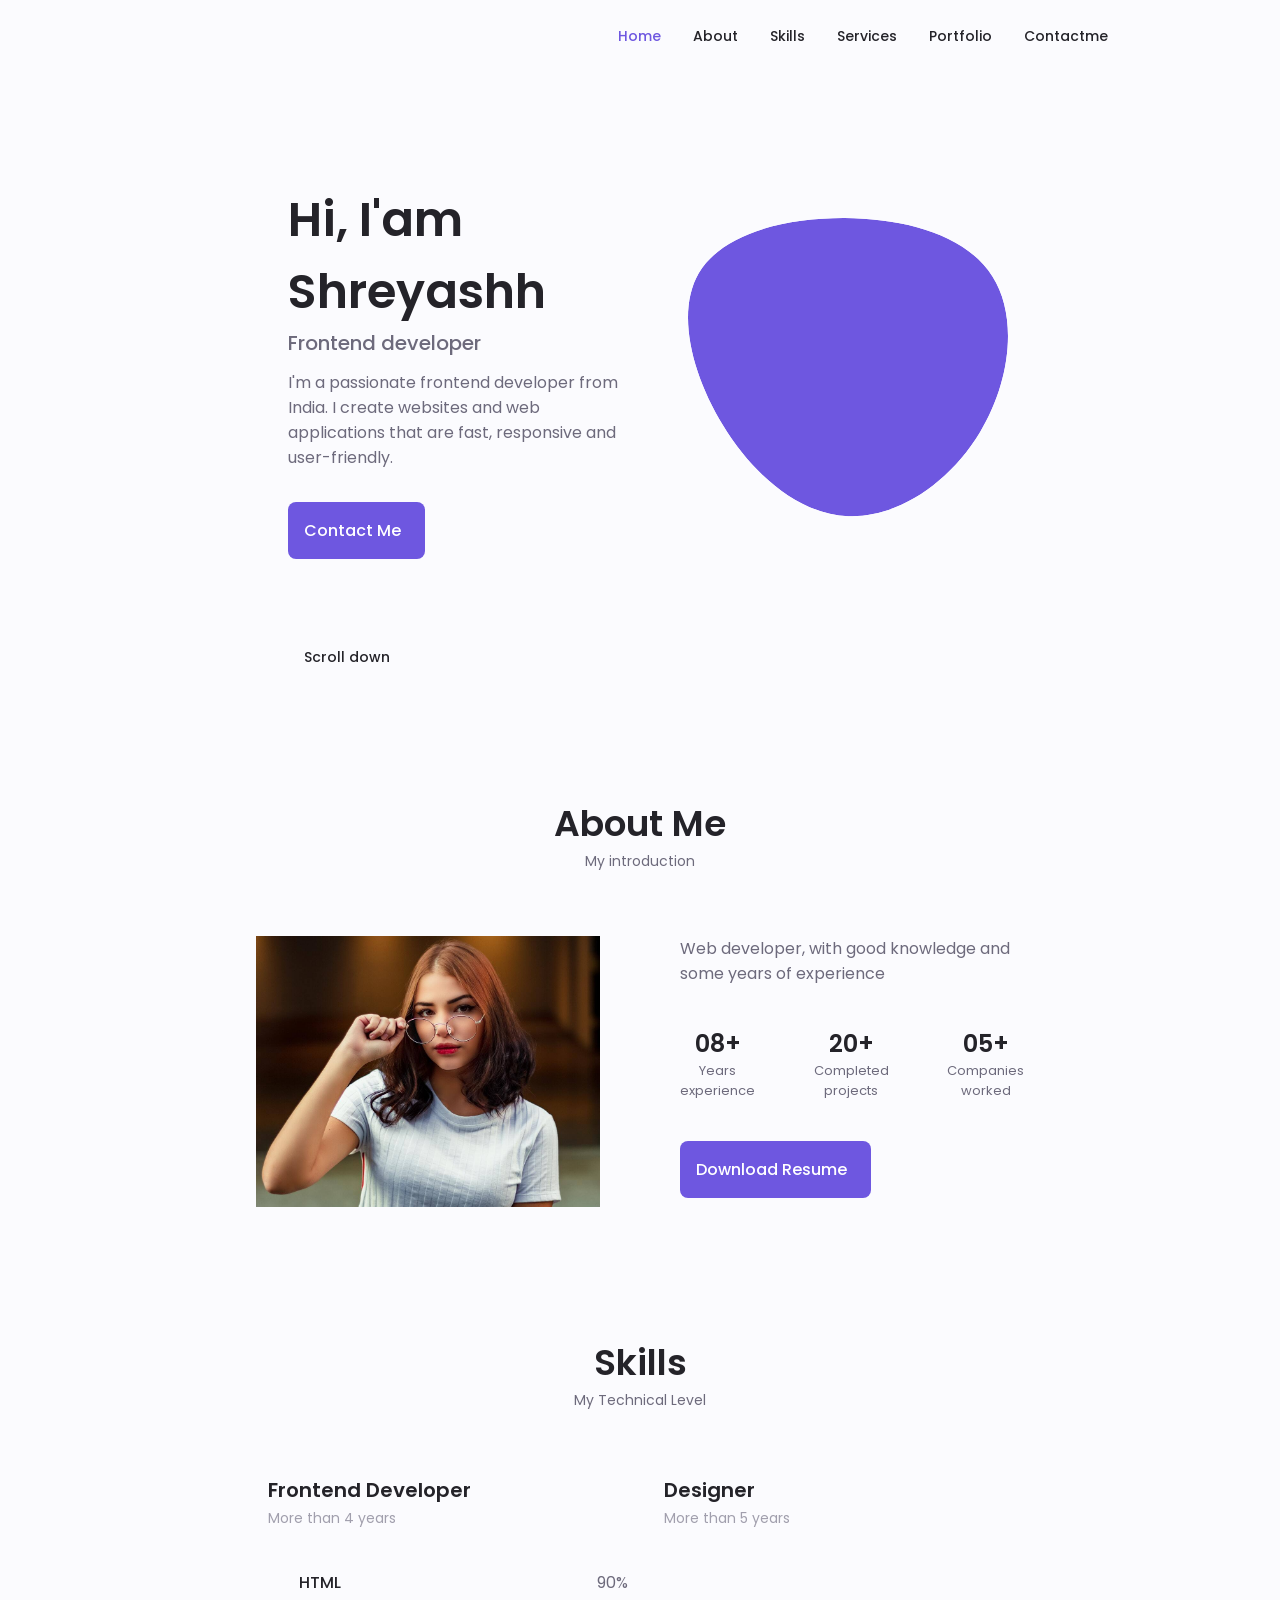
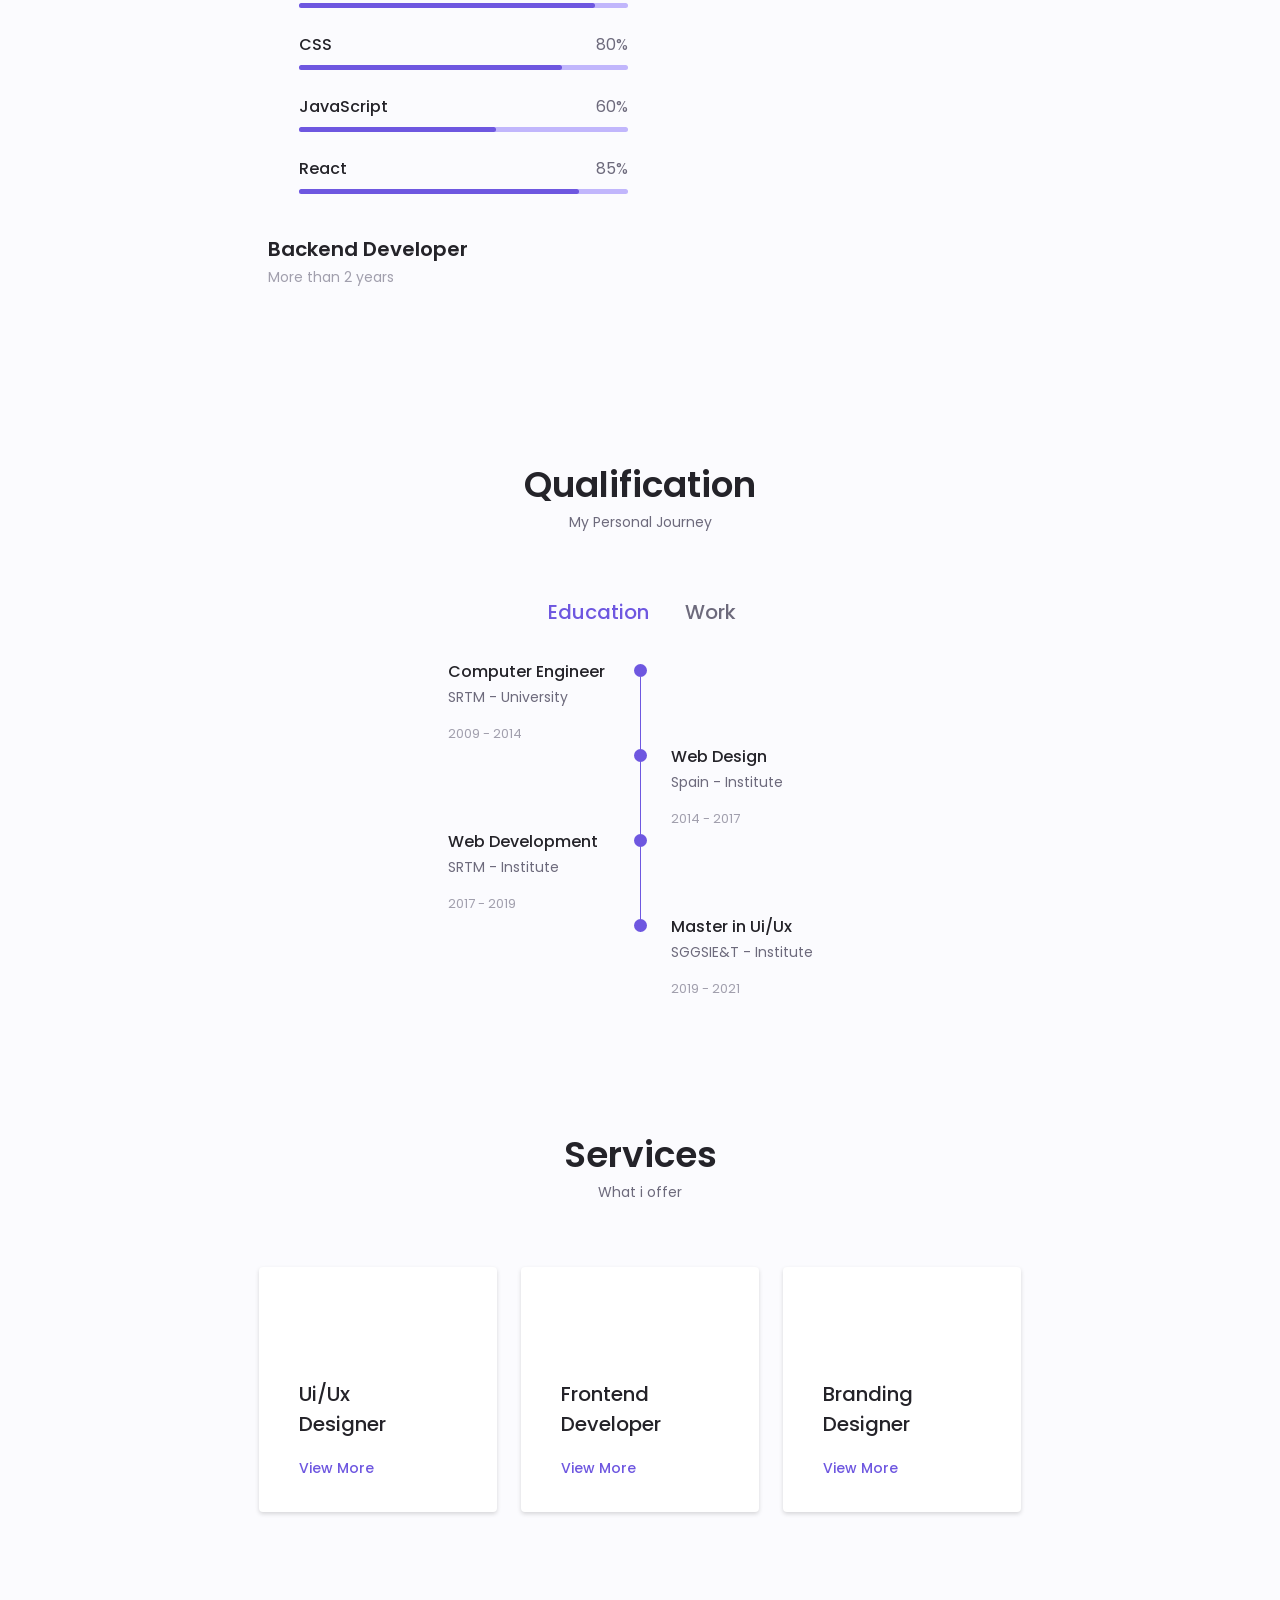
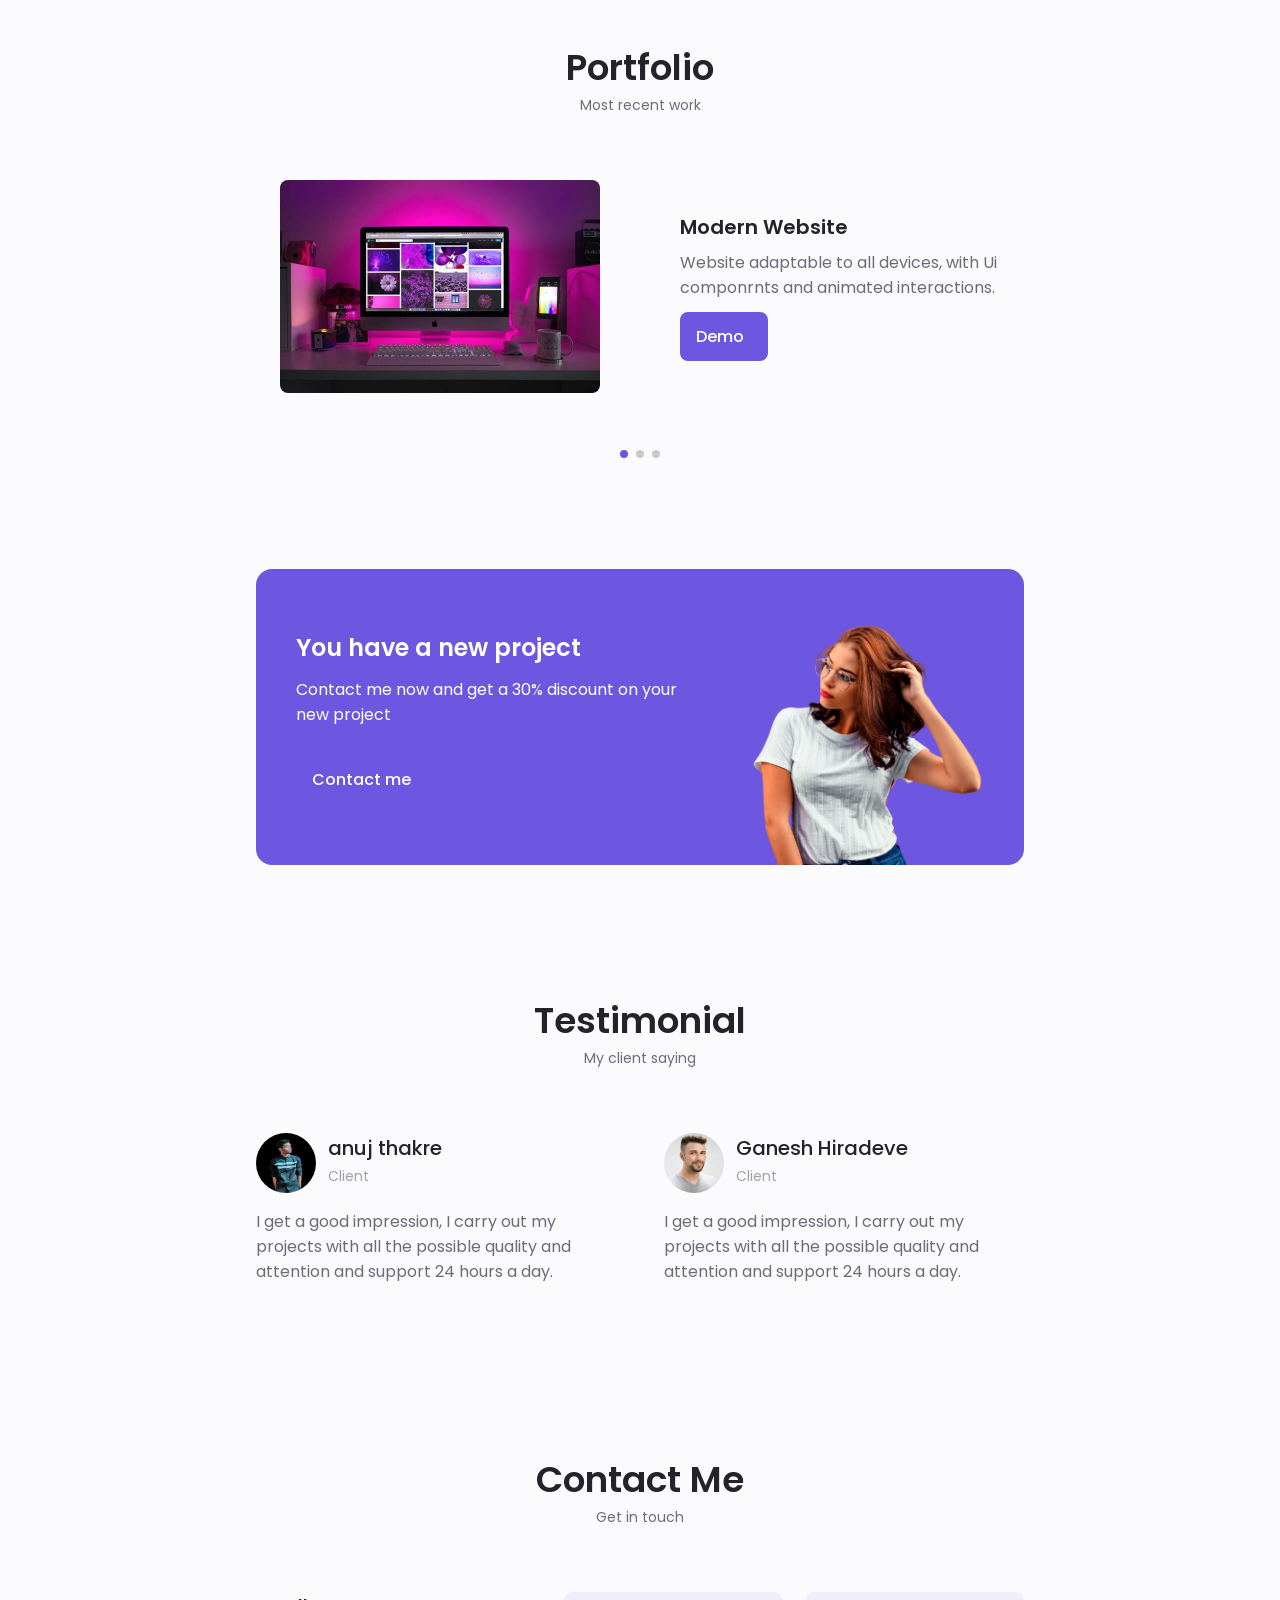
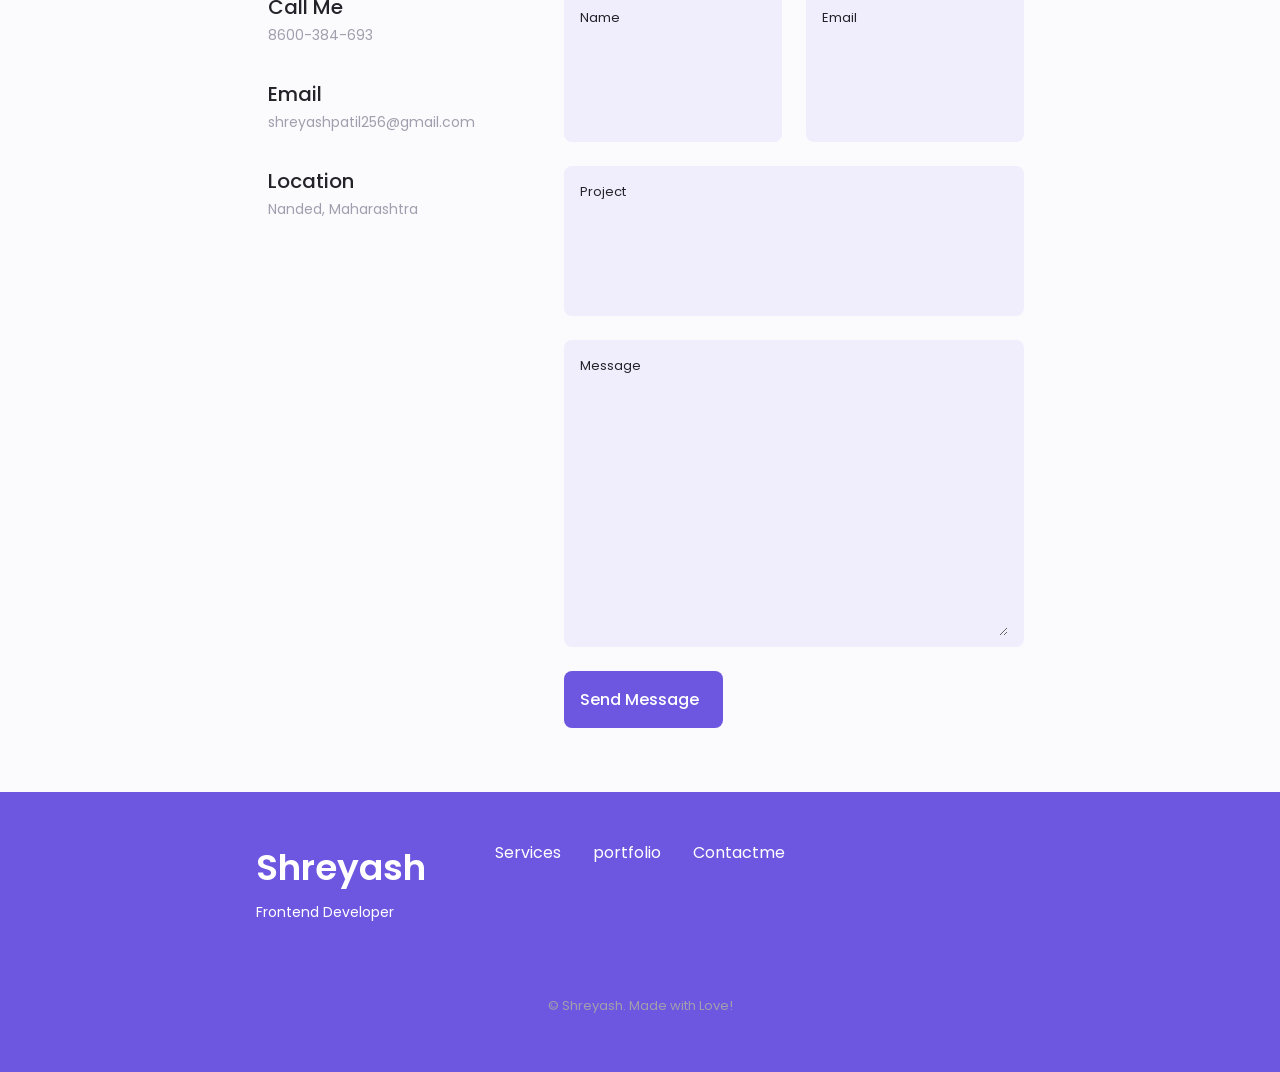
==== commit 18e06948: "edited profile pic" ====
--- a/index.html
+++ b/index.html
@@ -102,7 +102,7 @@
                                     129.362C2.45775 97.8511 -7.48481 59.1033 6.67581 34.5279C20.9871 10.1032 59.7028 
                                     -0.149132 97.9666 0.00163737C136.23 0.303176 174.193 10.857 190.312 36.4879Z"/>
 
-                                    <image class="home__blob-img" x='12' y="18"  xlink:href="./assets2/img2/perfil.png"/>
+                                    <image class="home__blob-img" x='13' y="-10"  xlink:href="./assets2/img2/perfil21.png"/>
                                 </g>
                             </svg>
                         </div>
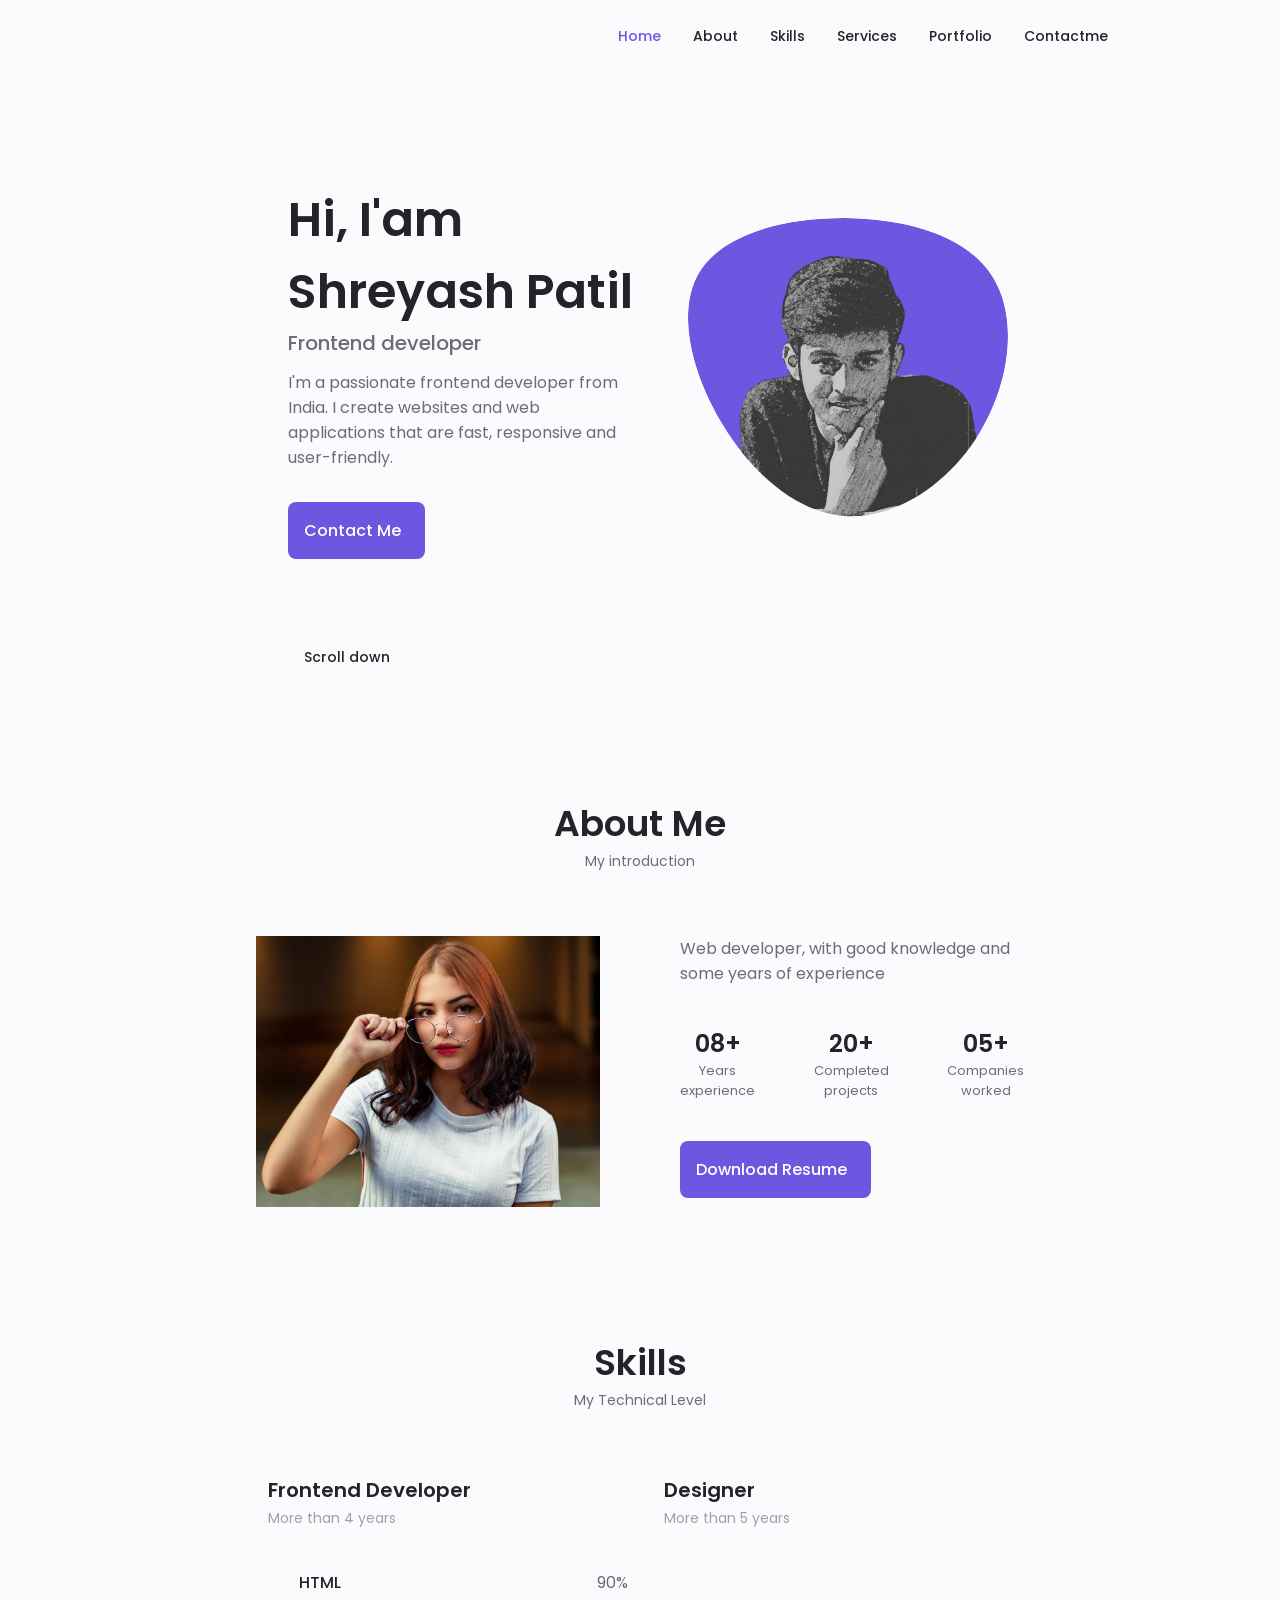
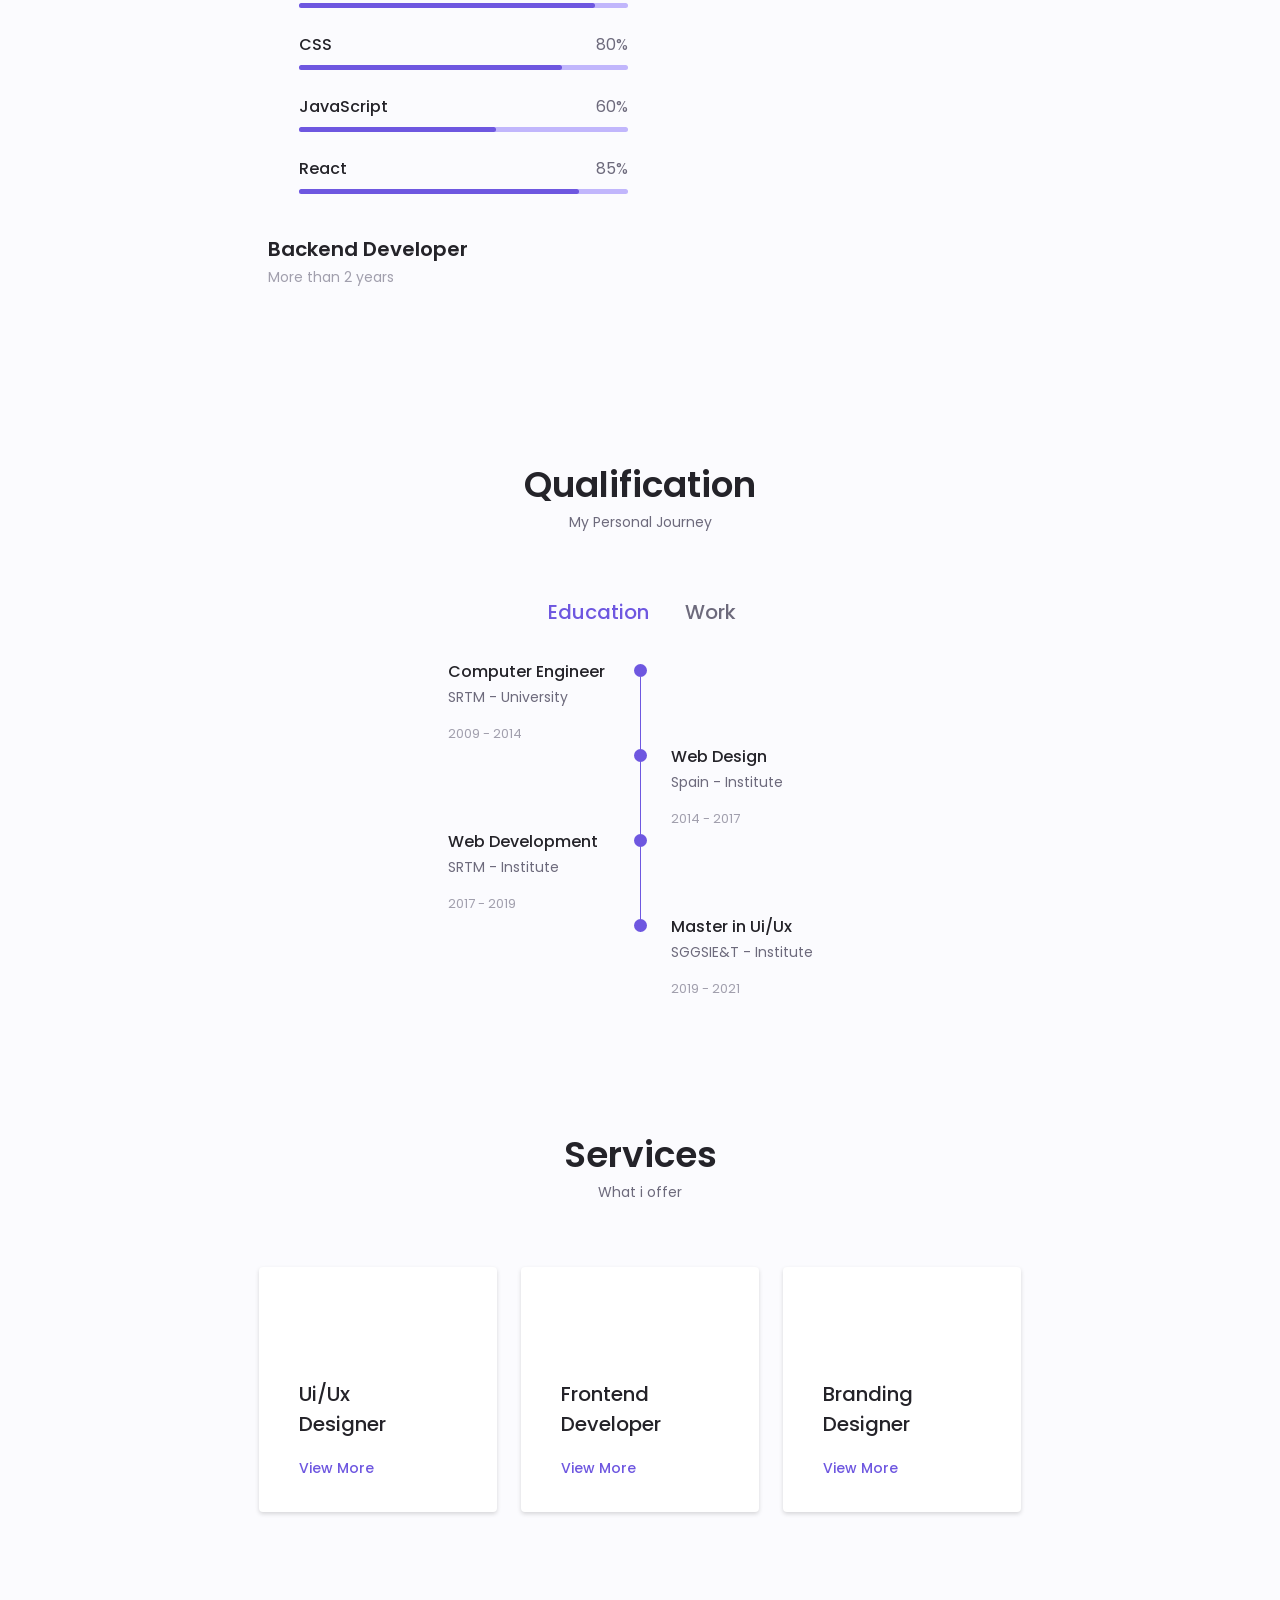
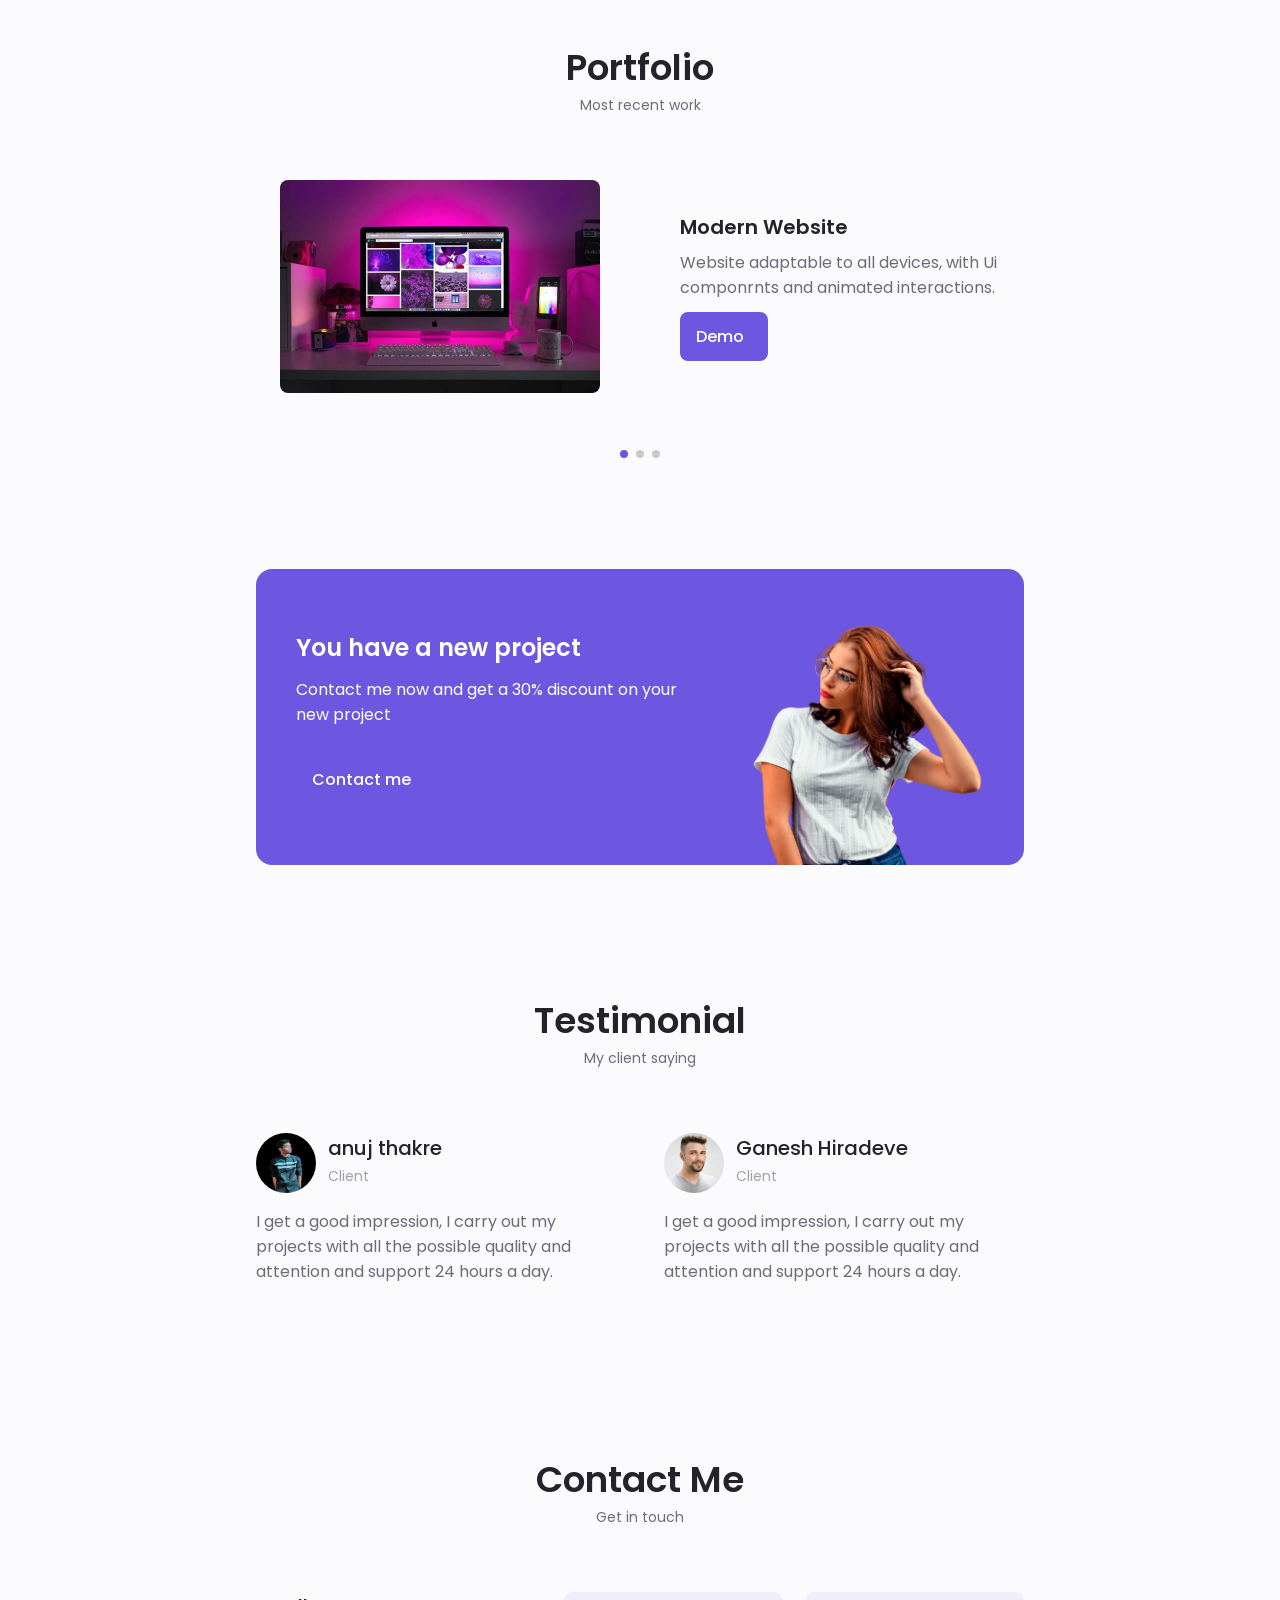
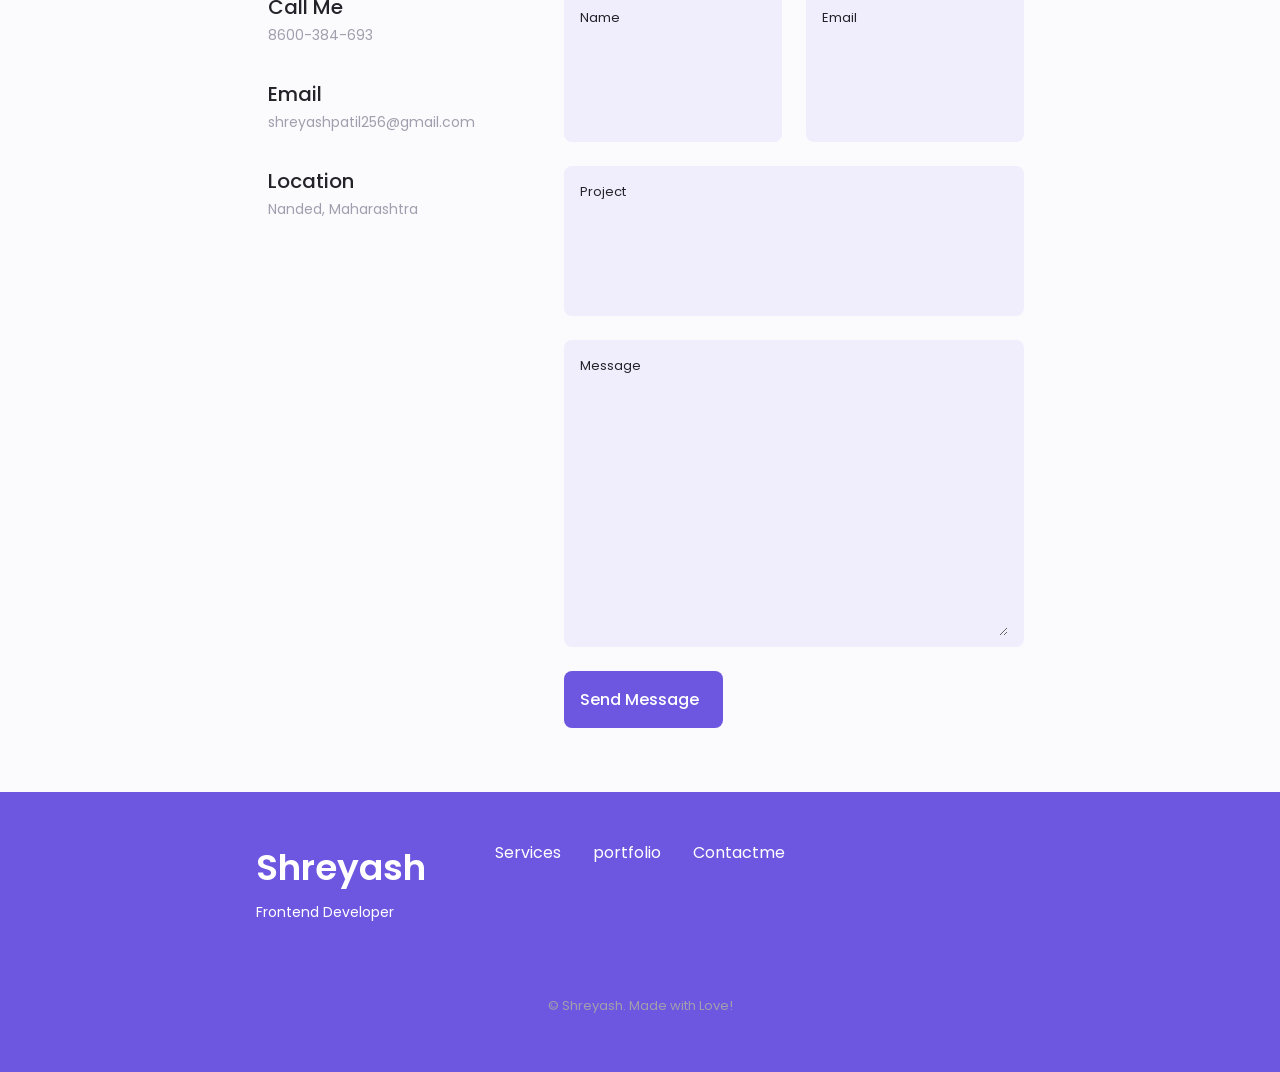
==== commit 101d7d32: "Update index.html" ====
--- a/index.html
+++ b/index.html
@@ -108,7 +108,7 @@
                         </div>
 
                         <div class="home__data">
-                            <h1 class="home__title">Hi, I'am Shreyashh</h1>
+                            <h1 class="home__title">Hi, I'am Shreyash Patil</h1>
                             <h3 class="home__subtitle">Frontend developer</h3>
                             <p class="home__description">I'm a passionate frontend developer from India.
                                  I create websites and web applications that are fast, responsive and user-friendly.</p>
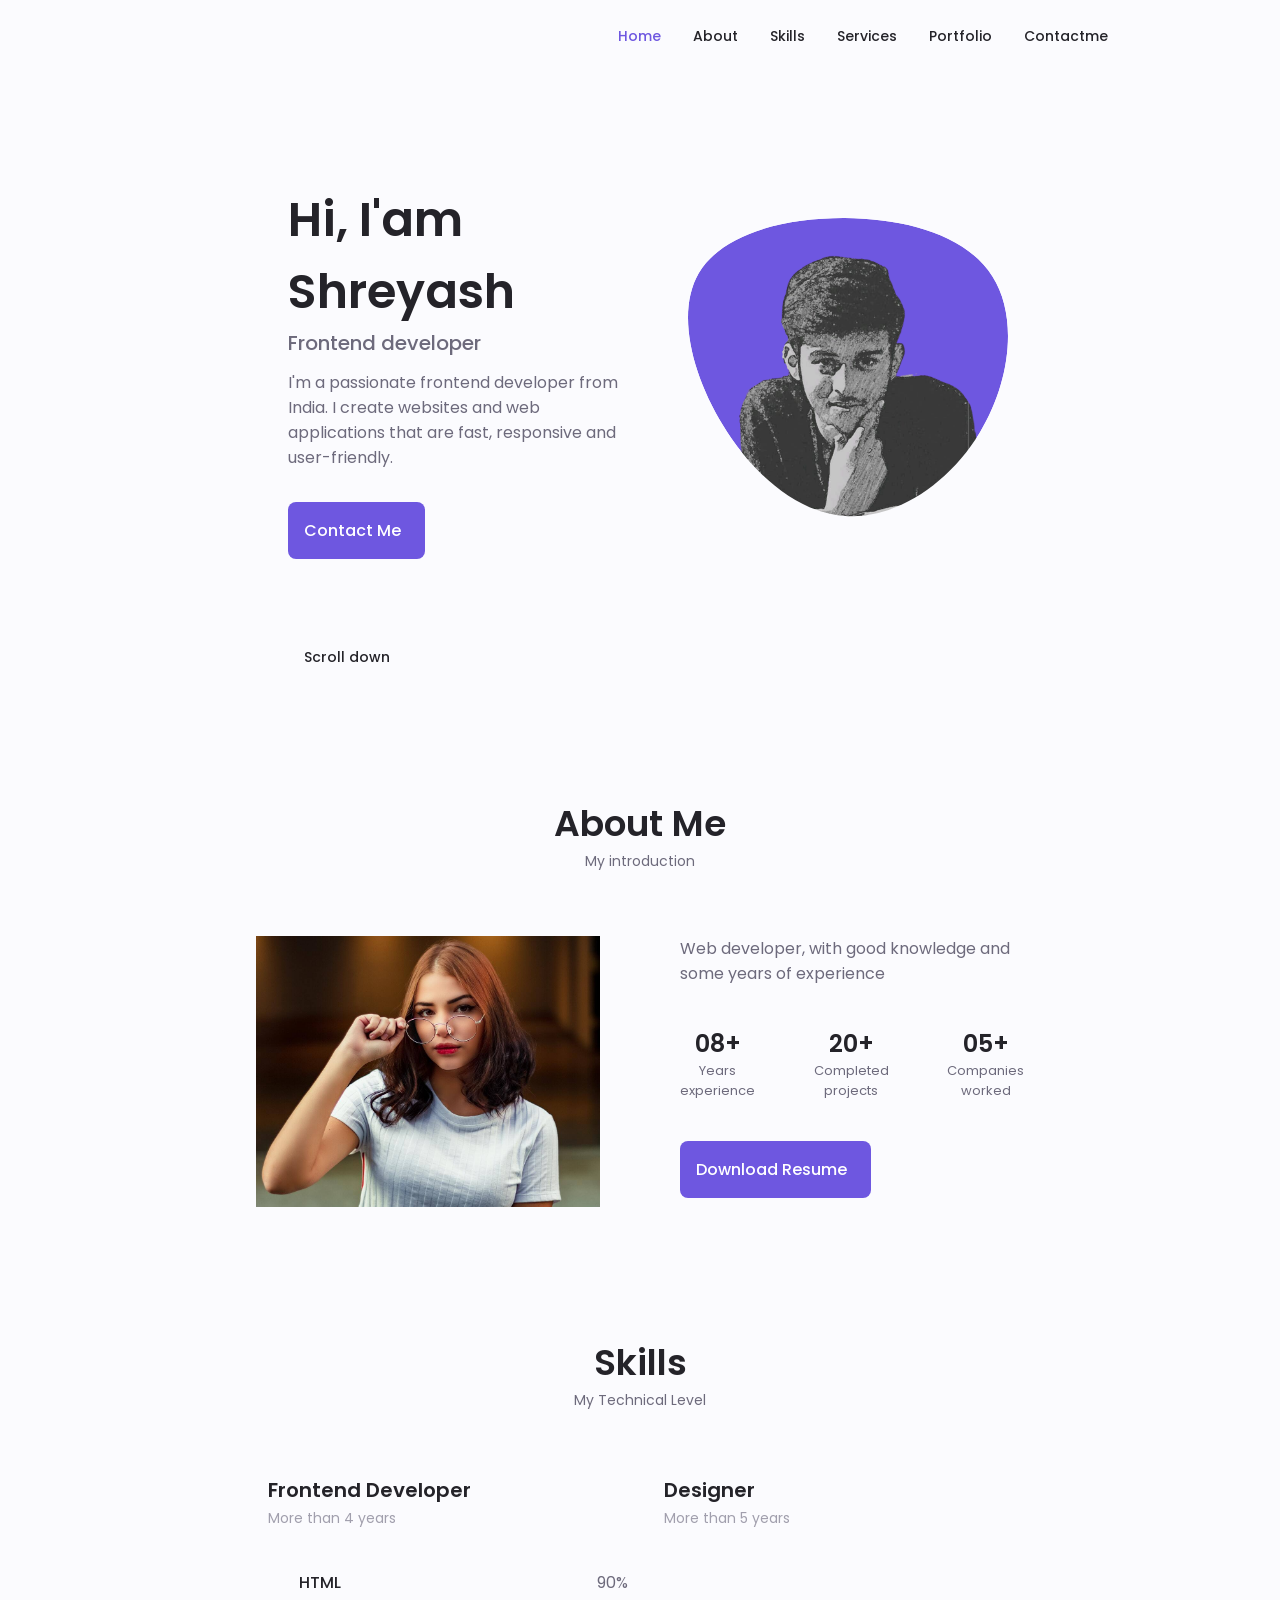
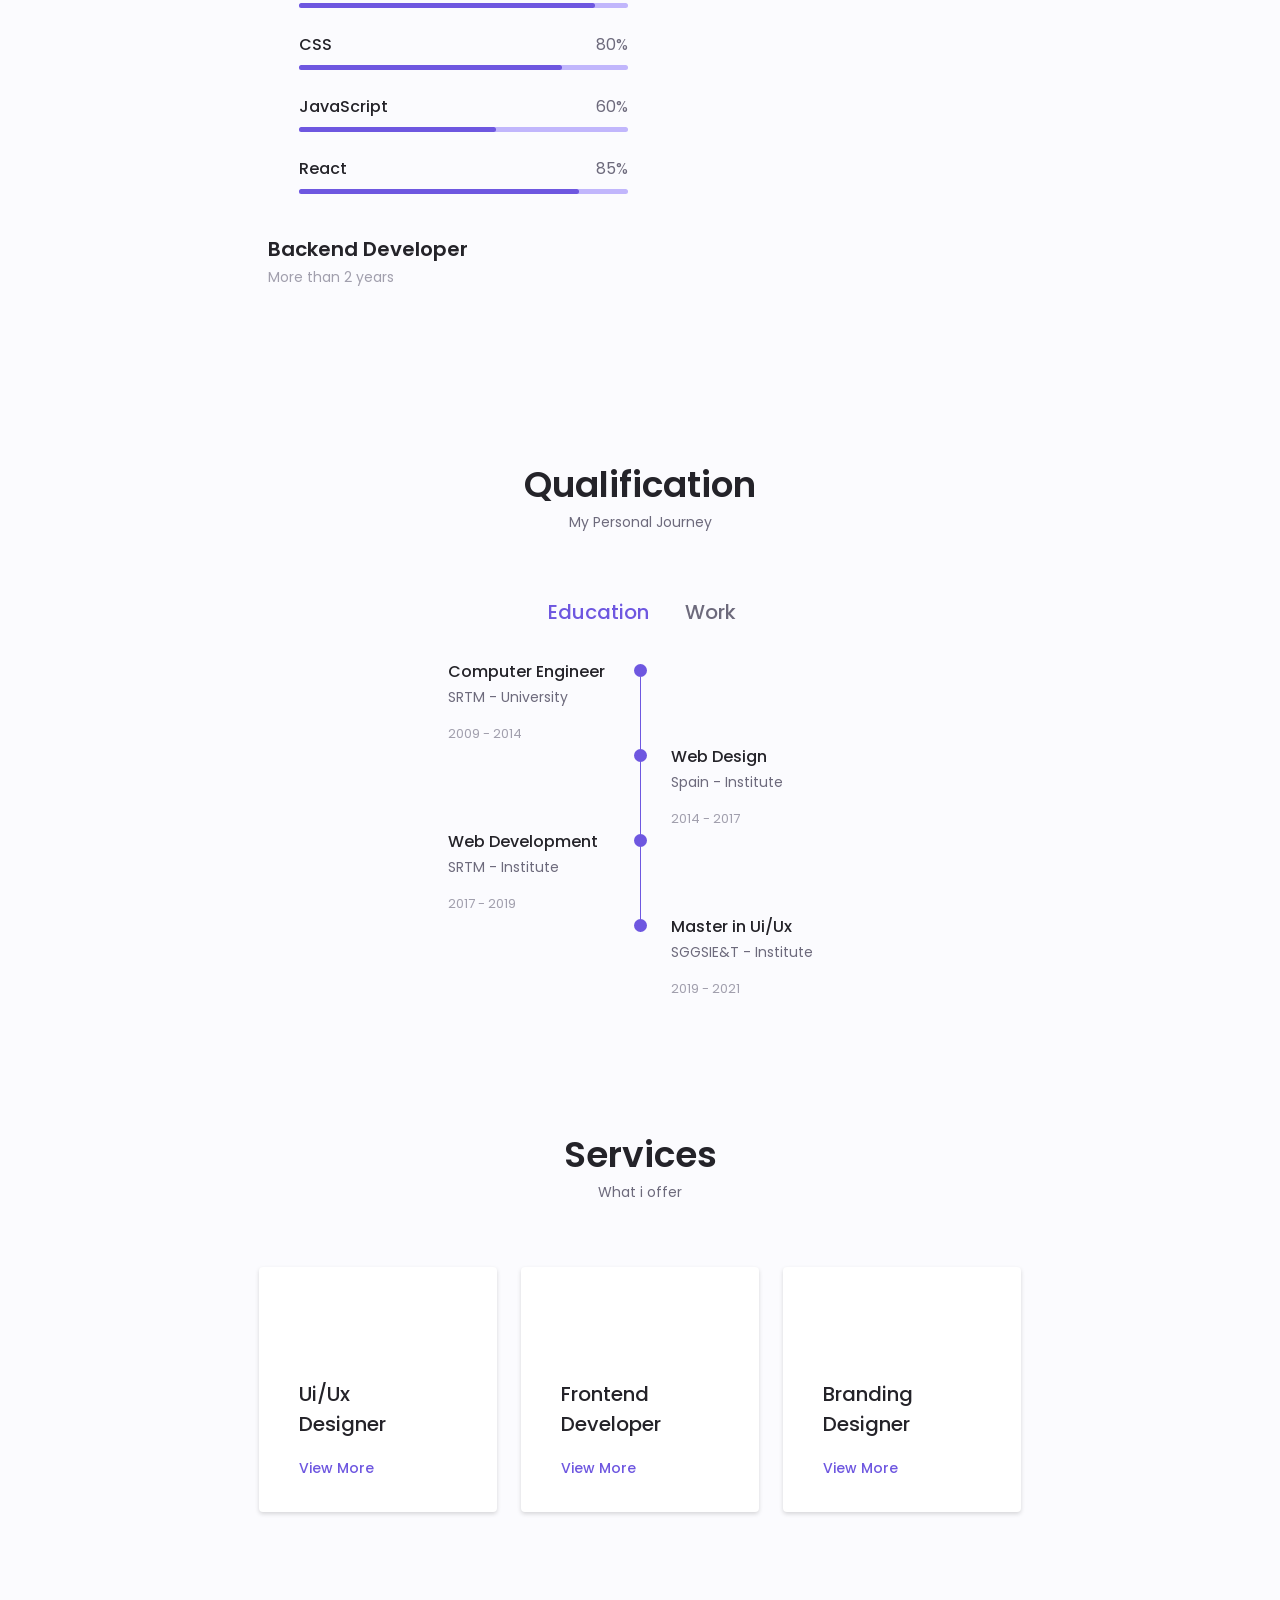
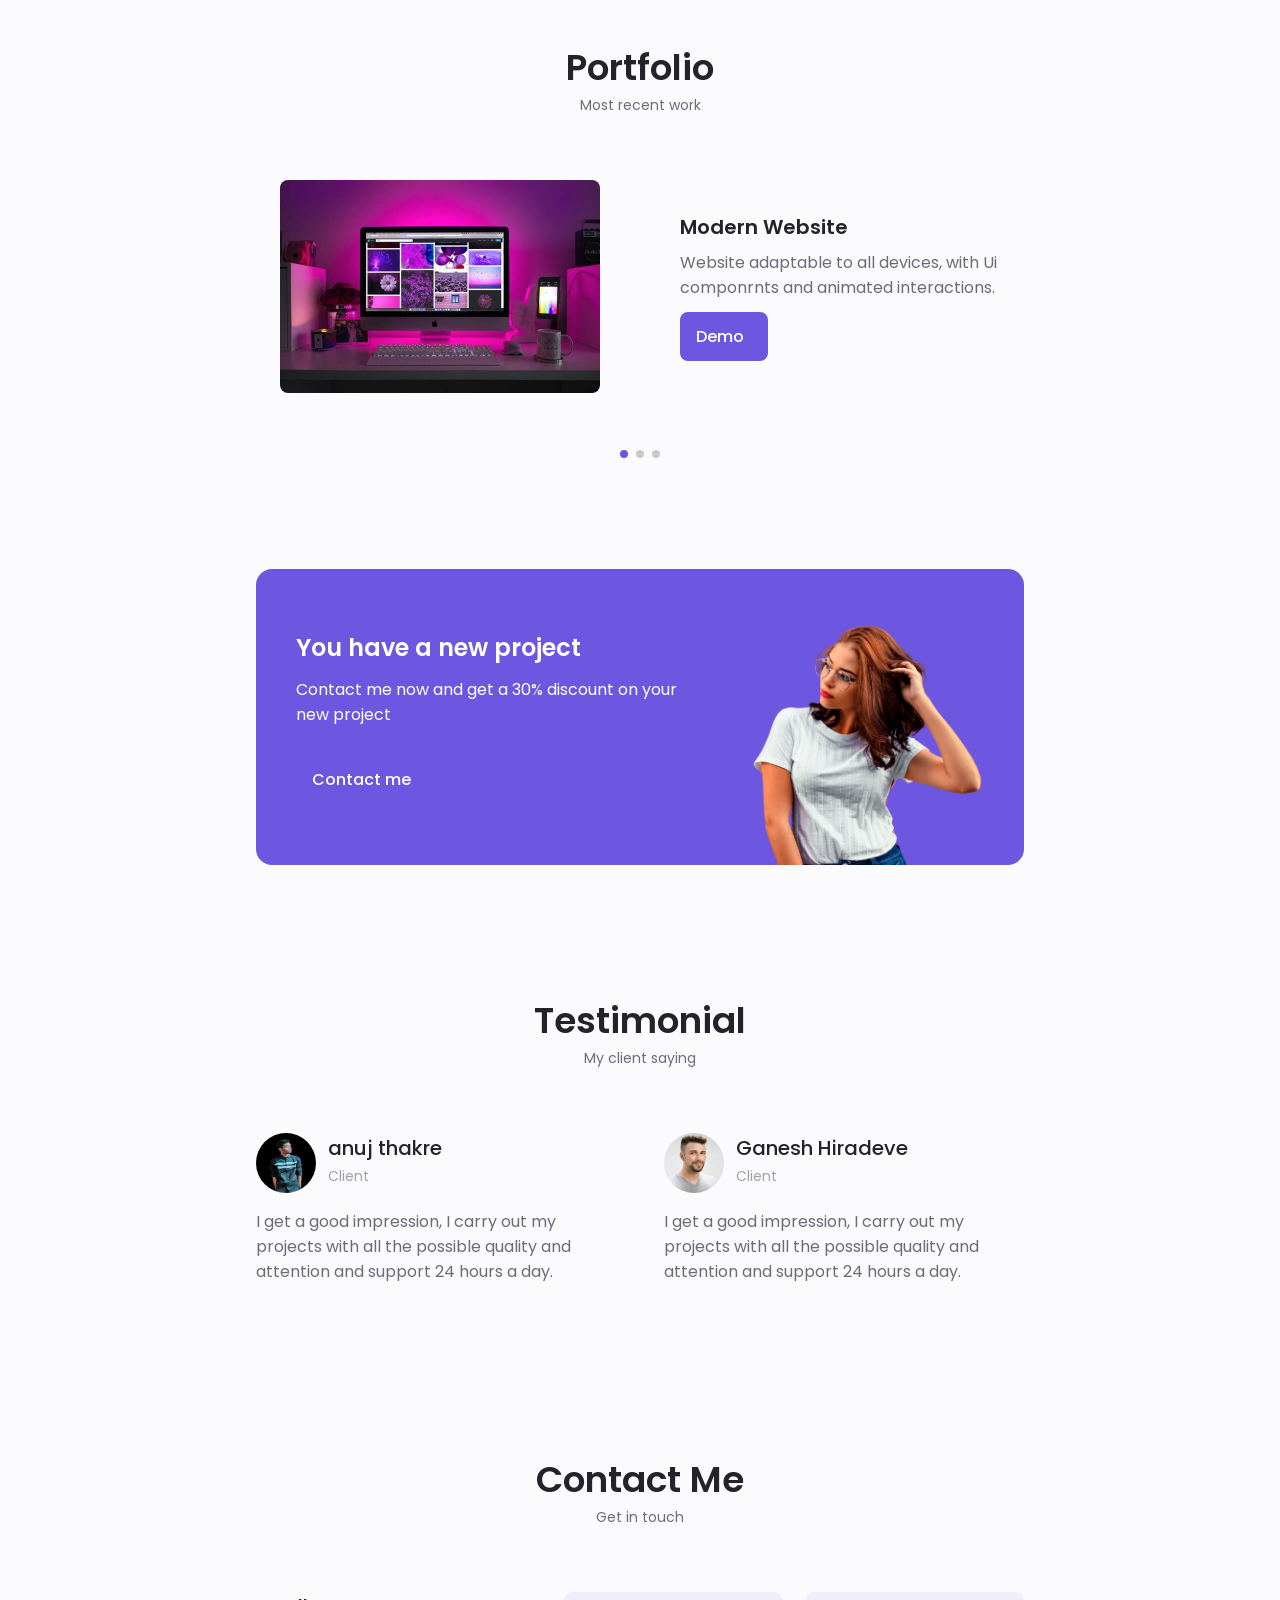
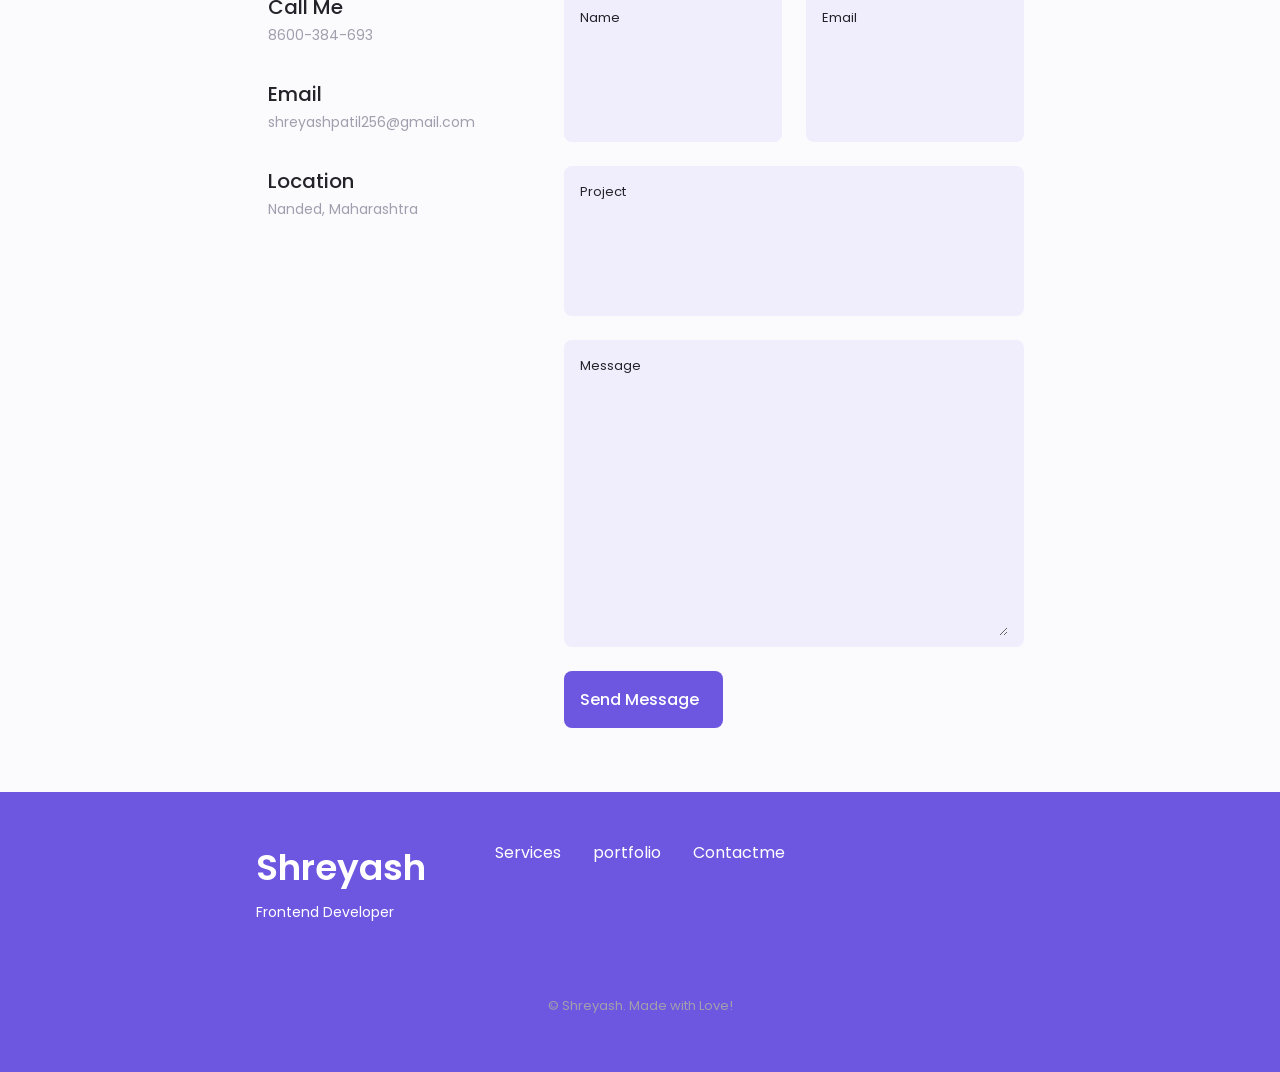
==== commit 0edd5443: "removed surname for test" ====
--- a/index.html
+++ b/index.html
@@ -108,7 +108,7 @@
                         </div>
 
                         <div class="home__data">
-                            <h1 class="home__title">Hi, I'am Shreyash Patil</h1>
+                            <h1 class="home__title">Hi, I'am Shreyash </h1>
                             <h3 class="home__subtitle">Frontend developer</h3>
                             <p class="home__description">I'm a passionate frontend developer from India.
                                  I create websites and web applications that are fast, responsive and user-friendly.</p>
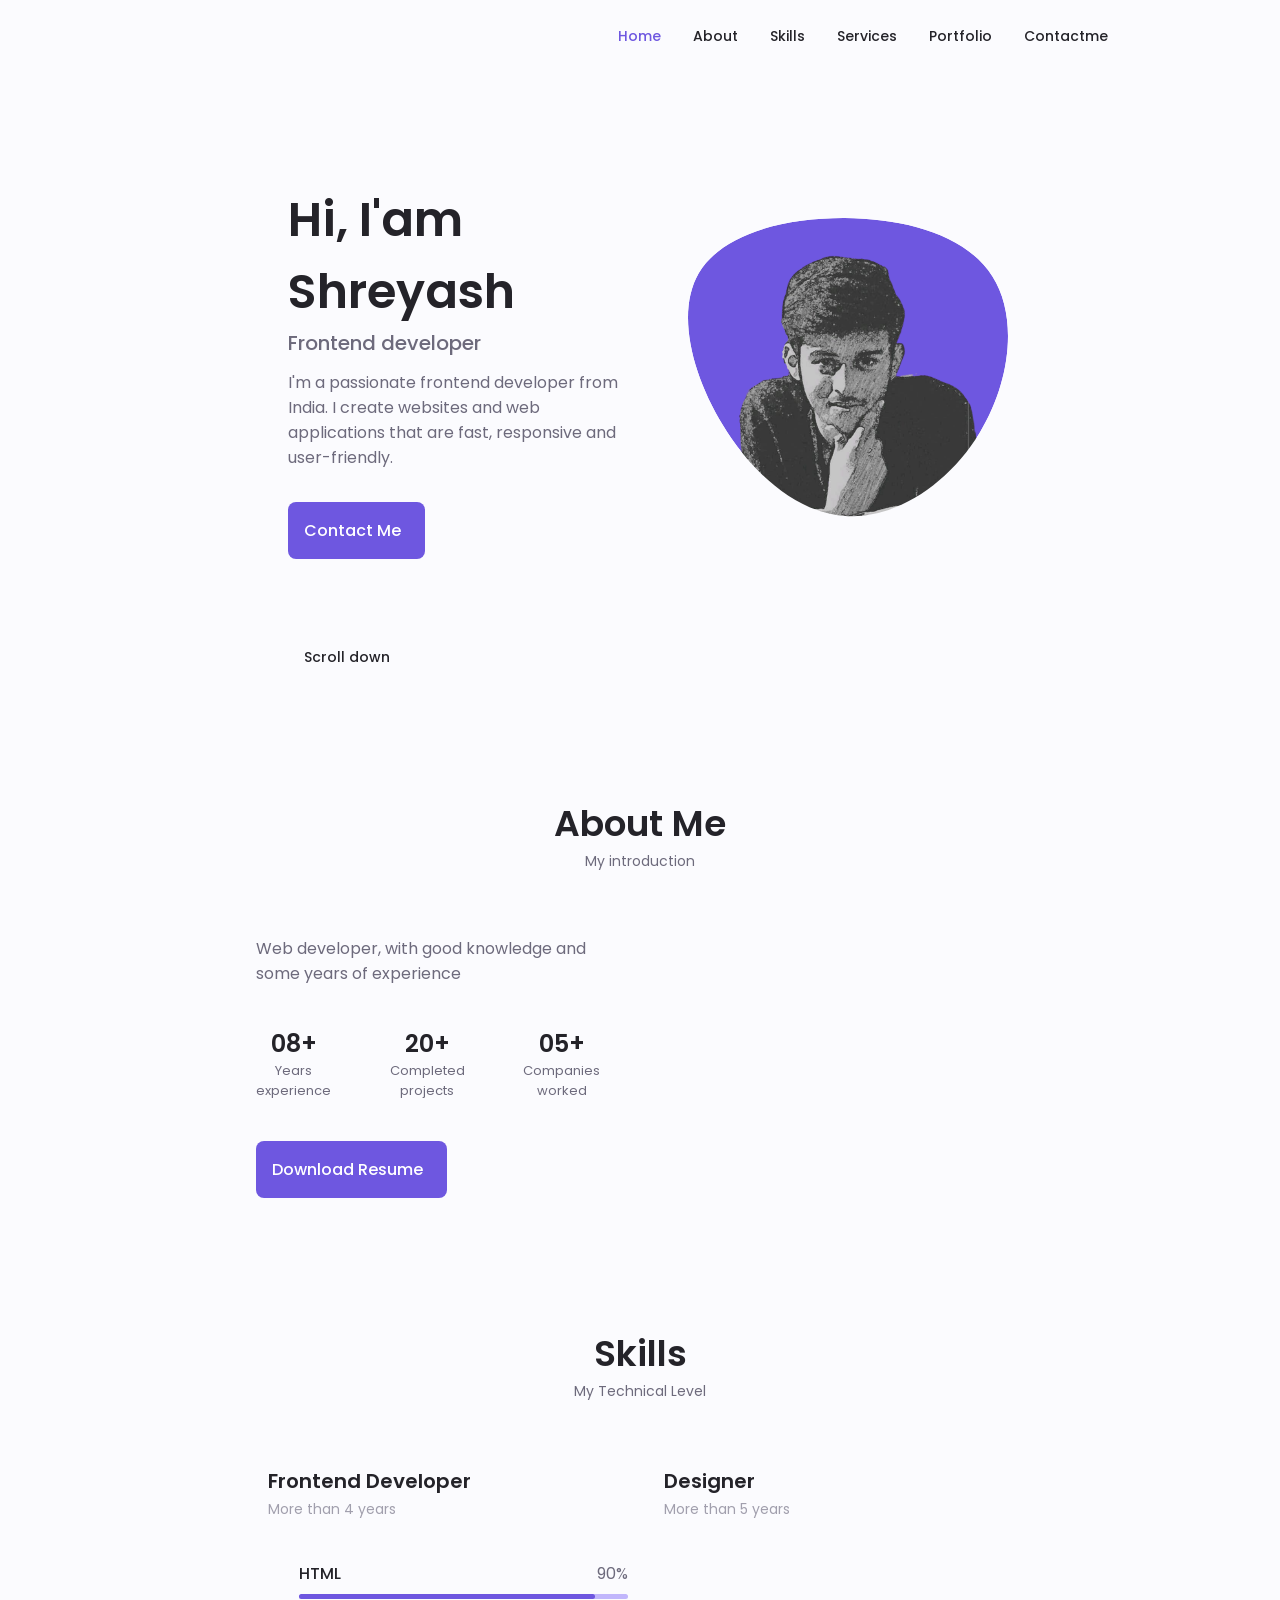
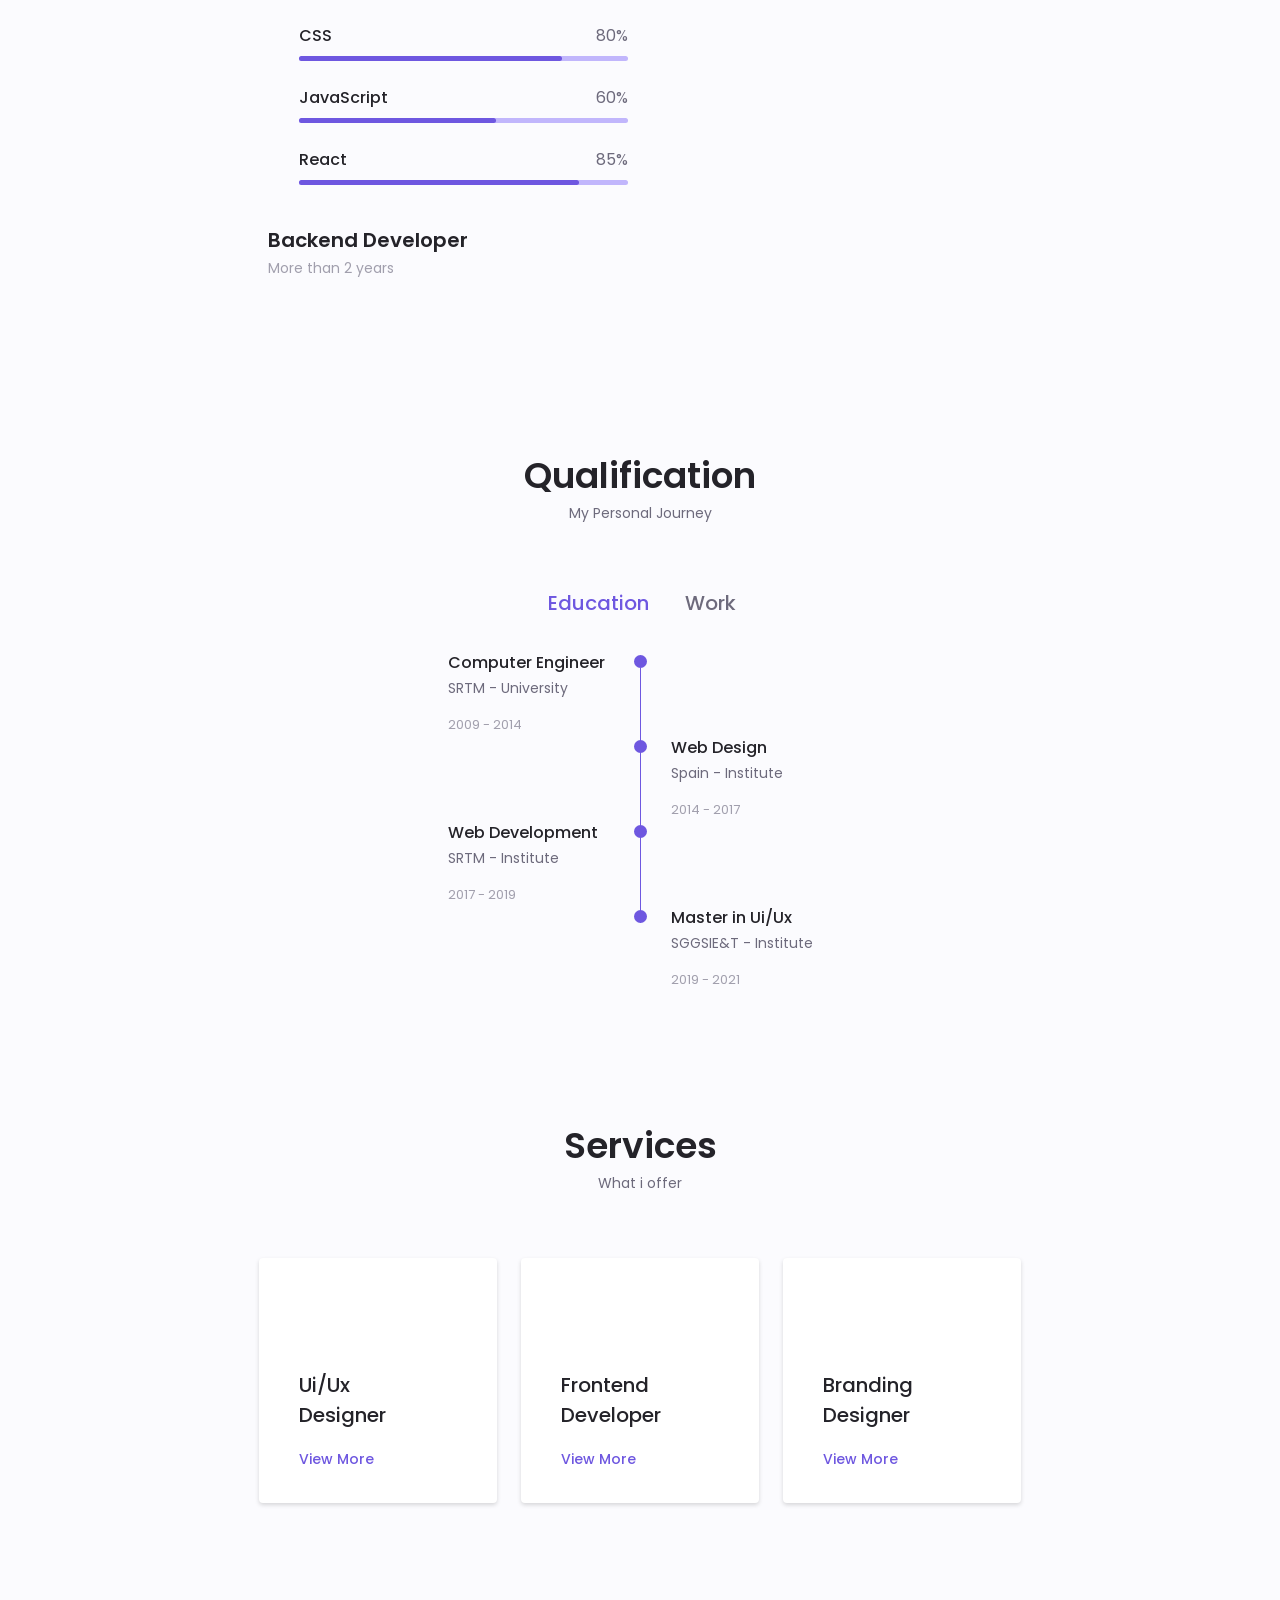
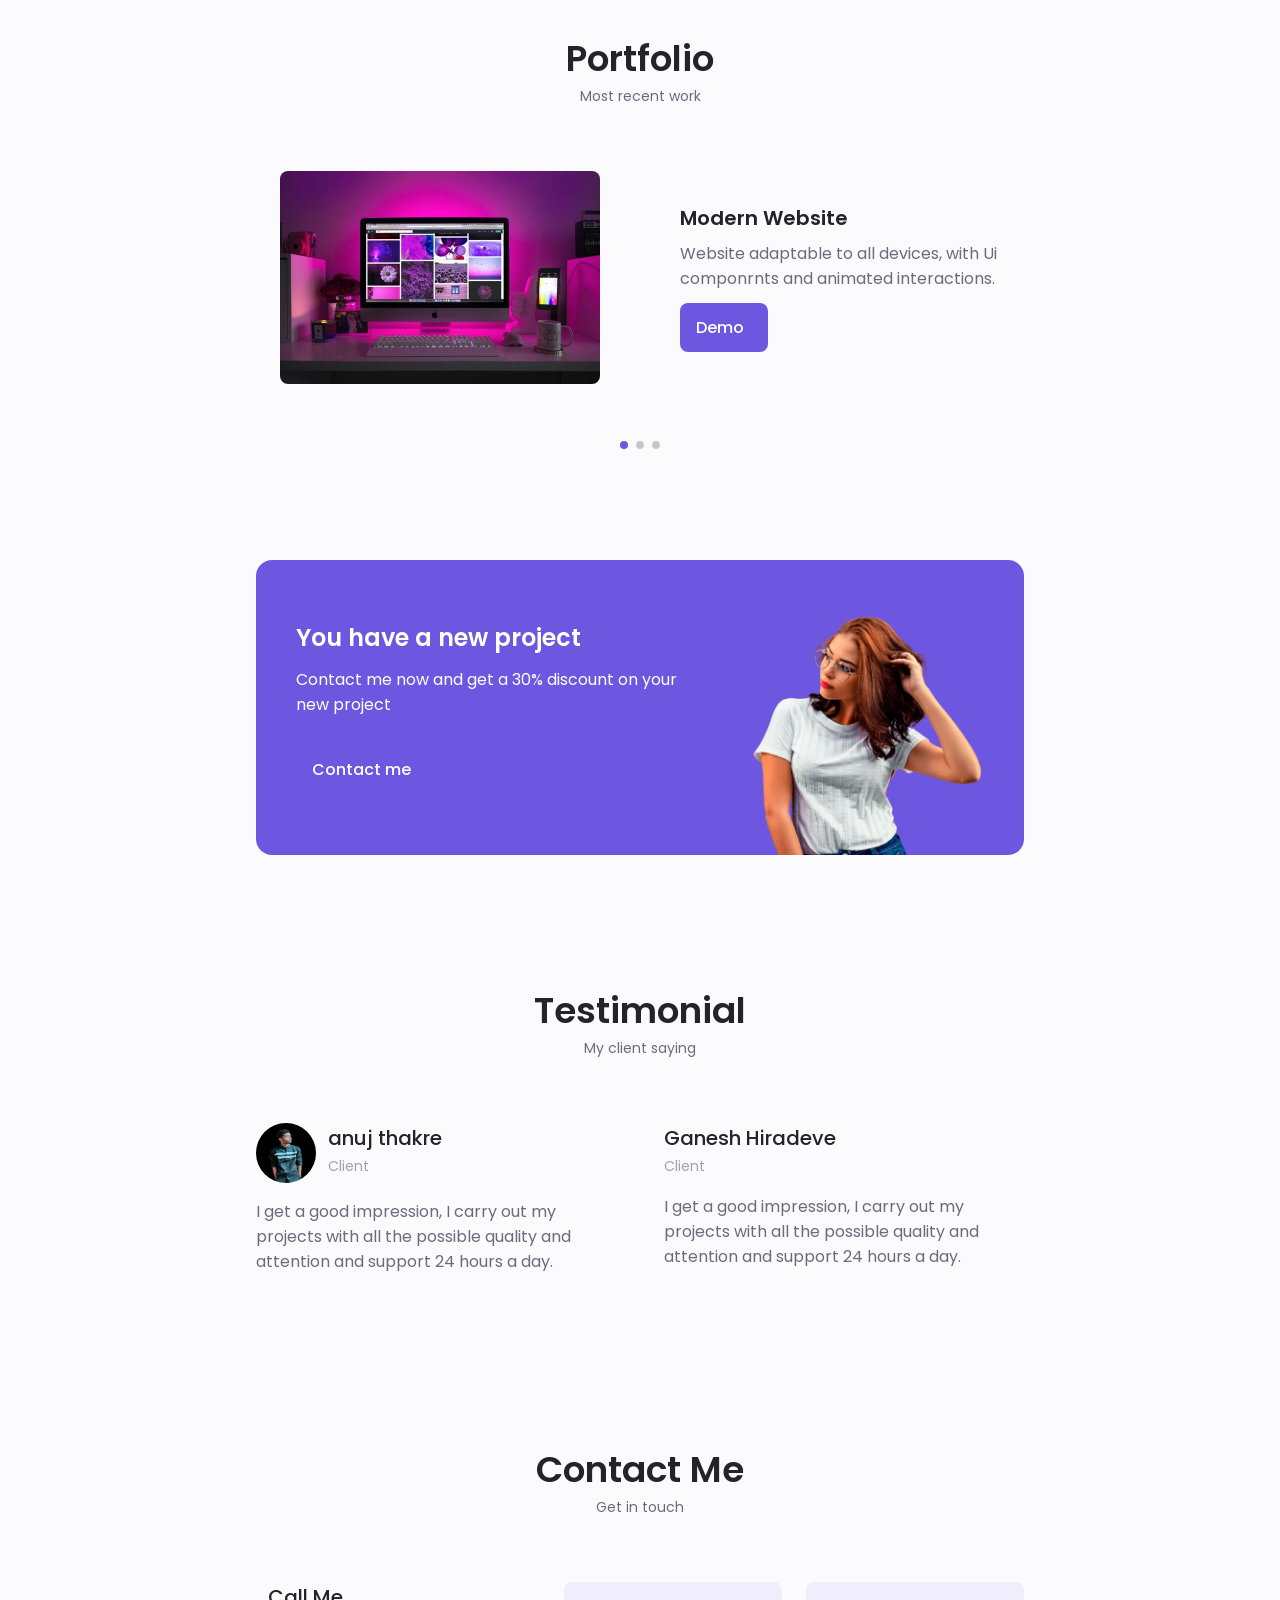
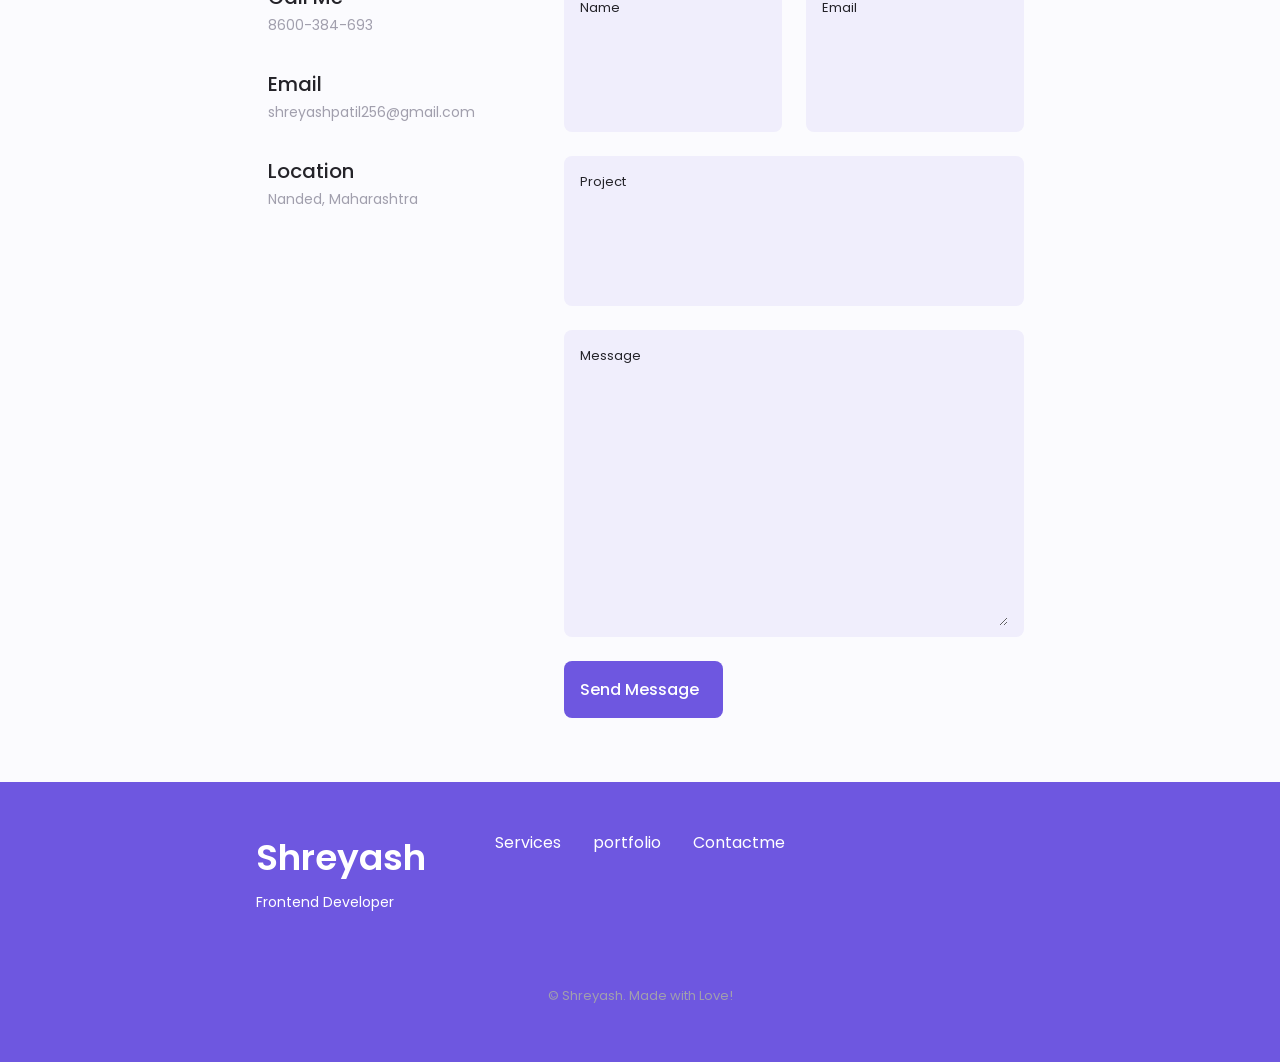
==== commit fcfa8e13: "commented imgs" ====
--- a/index.html
+++ b/index.html
@@ -134,7 +134,7 @@
                 <span class="section__subtitle">My introduction</span>
 
                 <div class="about__container container grid">
-                    <img src="./assets2/img2/about.jpg" alt="">
+<!--                     <img src="./assets2/img2/about.jpg" alt=""> -->
 
                     <div class="about__data">
                         <p class="about__description">Web developer, with good knowledge
@@ -653,7 +653,7 @@
 
                         <!--==================== PORTFOLIO 3 ====================-->
                         <div class="portfolio__content grid swiper-slide">
-                            <img src="assets2/img2/portfolio3.jpg" class="portfolio__img">
+<!--                             <img src="assets2/img2/portfolio3.jpg" class="portfolio__img"> -->
     
                             <div class="portfolio__data">
                                 <h3 class="portfolio__title">Online Store</h3>
@@ -736,7 +736,7 @@
                         <div class="testimonial__content swiper-slide">
                             <div class="testimonial__data">
                                 <div class="testimonial__header">
-                                    <img src="./assets2/img2/testimonial2.jpg" alt="" class="testimonial__img">
+<!--                                     <img src="./assets2/img2/testimonial2.jpg" alt="" class="testimonial__img"> -->
 
                                     <div>
                                         <h3 class="testimonial__name">Ganesh Hiradeve</h3>
